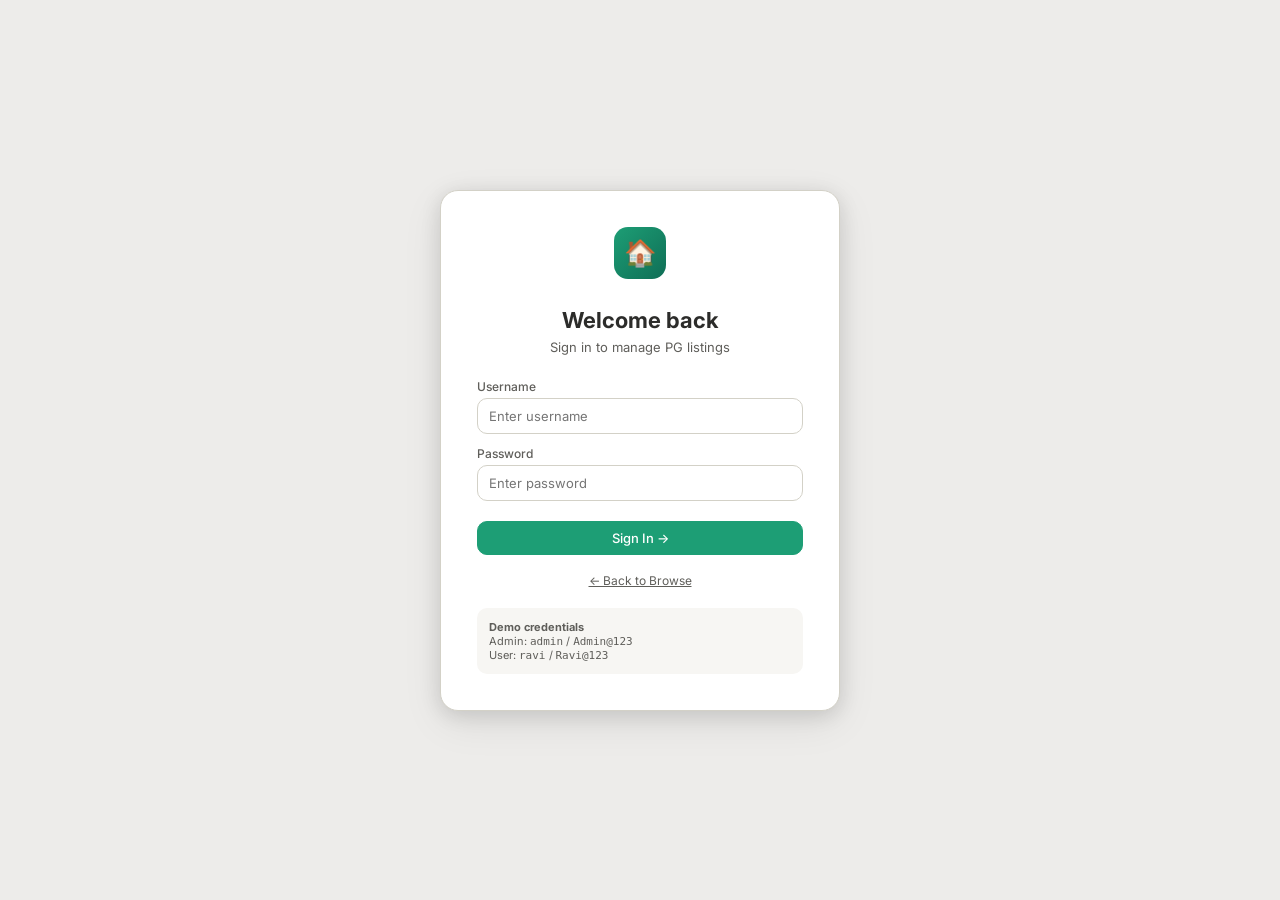
==== manage.html @ 7682ab67 "Version 3" ====
<!DOCTYPE html>
<html lang="en">
<head>
<meta charset="UTF-8">
<meta name="viewport" content="width=device-width,initial-scale=1">
<title>Manage PGs — Bengaluru</title>
<link href="https://fonts.googleapis.com/css2?family=Inter:wght@400;500;600;700;800&display=swap" rel="stylesheet">
<style>
/* ═══ PG Finder — Shared Styles ═══ */
*{box-sizing:border-box;margin:0;padding:0}
:root{
  --g:#0F6E56;--gm:#1D9E75;--gl:#E1F5EE;--gp:#F0FAF6;
  --b:#185FA5;--bl:#E6F1FB;
  --am:#BA7517;--al:#FAEEDA;
  --r:#A32D2D;--rl:#FCEBEB;
  --gray-9:#111;--gray-8:#1f1f1f;--gray-7:#2C2C2A;--gray-6:#5F5E5A;
  --gray-4:#9c9a94;--gray-3:#D3D1C7;--gray-2:#EDECEA;--gray-1:#F7F6F3;
  --white:#fff;
  --radius:10px;--radius-lg:14px;--radius-xl:18px;
  --shadow:0 1px 4px rgba(0,0,0,.08),0 4px 16px rgba(0,0,0,.06);
  --shadow-lg:0 4px 20px rgba(0,0,0,.12),0 12px 40px rgba(0,0,0,.08);
}
body{font-family:'Inter',system-ui,sans-serif;font-size:14px;color:var(--gray-7);background:var(--gray-2);min-height:100vh}

/* ── Topbar ── */
.topbar{background:var(--white);border-bottom:1px solid var(--gray-3);padding:0 20px;display:flex;align-items:center;justify-content:space-between;height:56px;position:sticky;top:0;z-index:200;gap:12px;box-shadow:0 1px 0 rgba(0,0,0,.06)}
.brand{display:flex;align-items:center;gap:9px;font-size:16px;font-weight:700;color:var(--g);text-decoration:none;white-space:nowrap}
.brand-dot{width:9px;height:9px;border-radius:50%;background:linear-gradient(135deg,var(--gm),var(--g))}
.back-link{display:flex;align-items:center;gap:5px;font-size:12px;color:var(--gray-6);text-decoration:none;padding:5px 10px;border-radius:8px;border:1px solid var(--gray-3);transition:all .15s}
.back-link:hover{background:var(--gray-1);color:var(--gray-7)}
.topbar-right{display:flex;align-items:center;gap:8px}
.user-chip{display:flex;align-items:center;gap:7px;font-size:12px;font-weight:500;padding:5px 12px;border-radius:20px;background:var(--gl);color:var(--g);border:1px solid rgba(29,158,117,.25)}
.sync-pill{display:flex;align-items:center;gap:5px;font-size:11px;color:var(--gray-6);padding:4px 10px;border-radius:20px;border:1px solid var(--gray-3)}
.sdot{width:7px;height:7px;border-radius:50%;background:var(--gray-3)}
.sdot.ok{background:#22c55e}.sdot.spin{background:#f59e0b;animation:pulse 1s infinite}.sdot.err{background:#ef4444}
@keyframes pulse{0%,100%{opacity:1}50%{opacity:.4}}

/* ── Wrap ── */
.wrap{max-width:1100px;margin:0 auto;padding:20px 16px}

/* ── Stats row ── */
.stats{display:grid;grid-template-columns:repeat(4,1fr);gap:10px;margin-bottom:20px}
.stat{background:var(--white);border:1px solid var(--gray-3);border-radius:var(--radius-lg);padding:14px 16px;box-shadow:var(--shadow)}
.stat .n{font-size:26px;font-weight:700;color:var(--g)}
.stat .l{font-size:11px;font-weight:500;color:var(--gray-6);margin-top:2px;text-transform:uppercase;letter-spacing:.04em}

/* ── Buttons ── */
.btn{padding:8px 16px;border-radius:var(--radius);border:1px solid var(--gray-3);background:var(--white);cursor:pointer;font-size:13px;font-weight:500;display:inline-flex;align-items:center;gap:6px;transition:all .15s;color:var(--gray-7);font-family:inherit}
.btn:hover{background:var(--gray-1)}
.btn:active{transform:scale(.98)}
.btn-green{background:var(--gm);color:#fff;border-color:var(--gm)}
.btn-green:hover{background:var(--g)}
.btn-blue{background:var(--b);color:#fff;border-color:var(--b)}
.btn-blue:hover{background:#134d88}
.btn-red{border-color:#fca5a5;color:var(--r)}
.btn-red:hover{background:var(--rl)}
.btn-sm{padding:5px 10px;font-size:12px}
.btn-icon{padding:6px;width:32px;height:32px;justify-content:center;flex-shrink:0}

/* ── Cards ── */
.pg-grid{display:grid;grid-template-columns:repeat(auto-fill,minmax(310px,1fr));gap:16px}
.pg-card{background:var(--white);border:1px solid var(--gray-3);border-radius:var(--radius-xl);overflow:hidden;cursor:pointer;transition:all .2s;box-shadow:var(--shadow)}
.pg-card:hover{border-color:var(--gm);box-shadow:var(--shadow-lg);transform:translateY(-2px)}
.pg-card-thumb{width:100%;height:150px;object-fit:cover;background:var(--gray-2)}
.pg-card-thumb-empty{width:100%;height:150px;background:linear-gradient(135deg,var(--gp),var(--gl));display:flex;align-items:center;justify-content:center;font-size:36px}
.pg-card-body{padding:14px 16px}
.pg-card-top{display:flex;justify-content:space-between;align-items:flex-start;margin-bottom:7px}
.pg-card-name{font-size:15px;font-weight:700;line-height:1.3}
.score-pill{display:flex;align-items:center;gap:3px;font-size:12px;font-weight:700;padding:3px 9px;border-radius:20px;white-space:nowrap}
.pg-card-loc{font-size:12px;color:var(--gray-6);margin-bottom:9px;display:-webkit-box;-webkit-line-clamp:2;-webkit-box-orient:vertical;overflow:hidden;line-height:1.5}
.pg-card-dist{font-size:11px;color:var(--b);font-weight:600;margin-bottom:9px;display:flex;align-items:center;gap:4px}
.tag-row{display:flex;flex-wrap:wrap;gap:4px;margin-bottom:9px}
.tag{font-size:11px;padding:2px 8px;border-radius:20px;background:var(--gray-2);color:var(--gray-6);border:1px solid var(--gray-3)}
.rent-row{display:flex;gap:5px;flex-wrap:wrap;margin-bottom:9px}
.rent-pill{background:var(--bl);color:var(--b);padding:3px 8px;border-radius:6px;font-size:11px;font-weight:600}
.pg-card-foot{display:flex;justify-content:space-between;align-items:center;border-top:1px solid var(--gray-3);padding-top:10px;margin-top:8px}
.pg-card-contact{font-size:12px;color:var(--gray-6)}
.pg-card-actions{display:flex;gap:4px}
.empty{text-align:center;padding:70px 20px;color:var(--gray-6);grid-column:1/-1}
.empty-icon{font-size:56px;display:block;margin-bottom:14px}

/* ── Detail panel ── */
.detail{background:var(--white);border:1px solid var(--gray-3);border-radius:var(--radius-xl);margin-bottom:20px;overflow:hidden;box-shadow:var(--shadow-lg)}
.detail-hero{position:relative}
.detail-hero-img{width:100%;height:220px;object-fit:cover}
.detail-hero-empty{height:120px;background:linear-gradient(135deg,var(--gp),var(--gl));display:flex;align-items:center;justify-content:center;font-size:48px}
.detail-hdr{padding:18px 20px 12px;border-bottom:1px solid var(--gray-3);display:flex;justify-content:space-between;align-items:flex-start;flex-wrap:wrap;gap:12px}
.detail-body{padding:20px}
.dsec{margin-bottom:22px}
.dsec-title{font-size:11px;font-weight:600;color:var(--gray-6);text-transform:uppercase;letter-spacing:.07em;margin-bottom:10px;padding-bottom:6px;border-bottom:1px solid var(--gray-3)}
.dg{display:grid;grid-template-columns:repeat(auto-fill,minmax(170px,1fr));gap:8px}
.di{background:var(--gray-1);border-radius:9px;padding:10px 12px}
.di .dl{font-size:11px;color:var(--gray-6);margin-bottom:3px;font-weight:500}
.di .dv{font-size:14px;font-weight:600}
.am-row{display:flex;flex-wrap:wrap;gap:6px}
.am{display:flex;align-items:center;gap:5px;font-size:12px;padding:4px 10px;border-radius:20px;border:1px solid var(--gray-3);font-weight:500}
.am.yes{background:var(--gl);color:var(--g);border-color:rgba(29,158,117,.3)}
.am.no{background:var(--rl);color:var(--r);border-color:rgba(163,45,45,.2)}
.rev{padding:10px 0;border-bottom:1px solid var(--gray-3)}
.rev:last-child{border:none}
.rev-score{display:inline-flex;align-items:center;gap:4px;font-size:12px;font-weight:700;padding:2px 9px;border-radius:20px;margin-bottom:5px;background:var(--al);color:var(--am)}
.rev-txt{font-size:13px;color:var(--gray-6);line-height:1.5}

/* ── Photo grid ── */
.photo-grid{display:grid;grid-template-columns:repeat(auto-fill,minmax(110px,1fr));gap:8px;margin-top:10px}
.photo-thumb{width:100%;aspect-ratio:4/3;border-radius:9px;object-fit:cover;cursor:pointer;border:1px solid var(--gray-3);transition:transform .15s}
.photo-thumb:hover{transform:scale(1.04)}
.photo-empty{aspect-ratio:4/3;border-radius:9px;border:1.5px dashed var(--gray-3);display:flex;flex-direction:column;align-items:center;justify-content:center;font-size:22px;color:var(--gray-3)}

/* ── Form ── */
.fsec{background:var(--white);border:1px solid var(--gray-3);border-radius:var(--radius-xl);padding:20px;margin-bottom:14px;box-shadow:var(--shadow)}
.fsec-title{font-size:13px;font-weight:600;margin-bottom:14px;display:flex;align-items:center;gap:8px;padding-bottom:10px;border-bottom:1px solid var(--gray-3)}
.frow{display:grid;grid-template-columns:1fr 1fr;gap:12px;margin-bottom:12px}
.frow.one{grid-template-columns:1fr}.frow.three{grid-template-columns:1fr 1fr 1fr}
.fg{display:flex;flex-direction:column;gap:4px}
.fg label{font-size:12px;color:var(--gray-6);font-weight:500}
.fg input,.fg select,.fg textarea{padding:9px 11px;border-radius:var(--radius);border:1px solid var(--gray-3);background:var(--white);font-size:13px;color:var(--gray-7);font-family:inherit;transition:border .15s}
.fg input:focus,.fg select:focus,.fg textarea:focus{outline:none;border-color:var(--gm);box-shadow:0 0 0 3px rgba(29,158,117,.1)}
.fg textarea{resize:vertical;min-height:72px;line-height:1.5}
.amen-grid{display:grid;grid-template-columns:repeat(3,1fr);gap:8px}
.ach{display:flex;align-items:center;gap:7px;font-size:13px;cursor:pointer;padding:9px 11px;border-radius:var(--radius);border:1px solid var(--gray-3);background:var(--white);transition:all .15s;font-weight:500;user-select:none}
.ach:hover{background:var(--gp);border-color:var(--gm)}
.ach input{width:15px;height:15px;accent-color:var(--gm);cursor:pointer}
.ach.checked{background:var(--gl);border-color:rgba(29,158,117,.4)}
.rev-row{display:flex;gap:8px;align-items:center;margin-bottom:8px}
.rev-row input{padding:8px 10px;border-radius:var(--radius);border:1px solid var(--gray-3);font-size:13px;font-family:inherit}
.rev-row .rt{flex:1}.rev-row .rs{width:70px;text-align:center}
.upzone{border:2px dashed var(--gray-3);border-radius:var(--radius);padding:14px;text-align:center;cursor:pointer;font-size:12px;color:var(--gray-6);transition:all .15s;margin-bottom:8px}
.upzone:hover{background:var(--gp);border-color:var(--gm);color:var(--g)}
.prevrow{display:flex;flex-wrap:wrap;gap:6px}
.previtem{position:relative;width:76px;height:58px}
.previtem img{width:100%;height:100%;object-fit:cover;border-radius:8px;border:1px solid var(--gray-3)}
.prm{position:absolute;top:-5px;right:-5px;background:var(--r);color:#fff;border:none;border-radius:50%;width:18px;height:18px;cursor:pointer;font-size:10px;display:flex;align-items:center;justify-content:center;font-weight:700}
.progress-bar{height:3px;background:var(--gray-3);border-radius:2px;margin-top:4px;overflow:hidden;display:none}
.progress-bar.show{display:block}
.progress-fill{height:100%;background:var(--gm);border-radius:2px;width:0;transition:width .2s}

/* ── Compare table ── */
.compare-table{width:100%;border-collapse:collapse;font-size:13px}
.compare-table th{background:var(--g);color:#fff;padding:10px 14px;font-weight:600;text-align:left;font-size:12px}
.compare-table th:first-child{width:180px;background:var(--gray-7)}
.compare-table td{padding:9px 14px;border-bottom:1px solid var(--gray-3);vertical-align:top}
.compare-table tr:nth-child(even) td{background:var(--gray-1)}
.compare-table td:first-child{font-weight:500;color:var(--gray-6);font-size:12px}
.best-cell{background:var(--gl)!important;color:var(--g);font-weight:700}
.yes-cell{color:var(--g);font-weight:600}.no-cell{color:var(--r)}
.compare-section-row td{background:var(--gray-7)!important;color:#fff;font-size:11px;font-weight:600;text-transform:uppercase;letter-spacing:.05em;padding:6px 14px}

/* ── Search bar ── */
.sbar{display:flex;gap:8px;flex-wrap:wrap;margin-bottom:18px;align-items:center}
.sbar input,.sbar select{padding:9px 12px;border-radius:var(--radius);border:1px solid var(--gray-3);background:var(--white);font-size:13px;color:var(--gray-7);font-family:inherit;transition:border .15s}
.sbar input:focus,.sbar select:focus{outline:none;border-color:var(--gm)}
.sbar input{flex:1;min-width:200px}
.sbar .divider{width:1px;height:28px;background:var(--gray-3);flex-shrink:0}

/* ── Tabs ── */
.tabs{display:flex;gap:4px;border-bottom:1px solid var(--gray-3);margin-bottom:20px;padding-bottom:0}
.tab{padding:9px 16px;border-radius:var(--radius) var(--radius) 0 0;border:1px solid transparent;cursor:pointer;font-size:13px;font-weight:500;color:var(--gray-6);transition:all .15s;font-family:inherit;background:transparent;display:flex;align-items:center;gap:6px;margin-bottom:-1px}
.tab.active{background:var(--white);border-color:var(--gray-3);border-bottom-color:var(--white);color:var(--gray-7)}
.tab:hover:not(.active){background:var(--gray-1);color:var(--gray-7)}

/* ── Modal ── */
.modal-bg{position:fixed;inset:0;background:rgba(0,0,0,.55);z-index:500;display:flex;align-items:center;justify-content:center;padding:20px}
.modal{background:var(--white);border-radius:var(--radius-xl);padding:28px;max-width:480px;width:100%;box-shadow:0 20px 60px rgba(0,0,0,.25);max-height:90vh;overflow-y:auto}
.modal h2{font-size:20px;font-weight:700;margin-bottom:6px}
.modal .msub{font-size:13px;color:var(--gray-6);margin-bottom:20px;line-height:1.6}

/* ── Auth ── */
.auth-wrap{min-height:100vh;display:flex;align-items:center;justify-content:center;background:var(--gray-2);padding:20px}
.auth-card{background:var(--white);border-radius:var(--radius-xl);padding:36px;max-width:400px;width:100%;box-shadow:var(--shadow-lg);border:1px solid var(--gray-3)}
.auth-logo{text-align:center;margin-bottom:28px}
.auth-title{font-size:22px;font-weight:700;margin-bottom:6px;text-align:center}
.auth-sub{font-size:13px;color:var(--gray-6);text-align:center;margin-bottom:24px}
.auth-error{background:var(--rl);color:var(--r);border-radius:8px;padding:10px 14px;font-size:13px;margin-bottom:16px;display:none}

/* ── Admin user table ── */
.user-table{width:100%;border-collapse:collapse;font-size:13px}
.user-table th{background:var(--gray-1);padding:9px 14px;font-weight:600;text-align:left;font-size:12px;color:var(--gray-6);text-transform:uppercase;letter-spacing:.04em;border-bottom:1px solid var(--gray-3)}
.user-table td{padding:10px 14px;border-bottom:1px solid var(--gray-3);vertical-align:middle}
.user-table tr:last-child td{border:none}
.status-pill{display:inline-flex;align-items:center;gap:4px;font-size:11px;font-weight:600;padding:3px 9px;border-radius:20px}
.status-active{background:var(--gl);color:var(--g)}
.status-paused{background:var(--rl);color:var(--r)}

/* ── Lightbox ── */
.lb{position:fixed;inset:0;background:rgba(0,0,0,.93);z-index:1000;display:none;align-items:center;justify-content:center;flex-direction:column}
.lb.show{display:flex}
.lb img{max-width:92vw;max-height:85vh;border-radius:10px;object-fit:contain}
.lb-close{position:absolute;top:18px;right:22px;color:#fff;font-size:26px;cursor:pointer;background:rgba(255,255,255,.1);border:none;border-radius:50%;width:40px;height:40px;display:flex;align-items:center;justify-content:center}

/* ── Toast ── */
.toast{position:fixed;bottom:24px;left:50%;transform:translateX(-50%);background:var(--gray-7);color:#fff;padding:11px 22px;border-radius:30px;font-size:13px;font-weight:500;z-index:2000;opacity:0;transition:opacity .25s;pointer-events:none;white-space:nowrap;box-shadow:0 4px 20px rgba(0,0,0,.25)}
.toast.show{opacity:1}
.toast.err{background:#991b1b}
.toast.ok{background:var(--g)}

/* ── Loader ── */
.loader{display:flex;align-items:center;justify-content:center;padding:60px;flex-direction:column;gap:12px;color:var(--gray-6);font-size:13px}
.spin{width:28px;height:28px;border:3px solid var(--gray-3);border-top-color:var(--gm);border-radius:50%;animation:spin .8s linear infinite}
@keyframes spin{to{transform:rotate(360deg)}}

/* ── Distance badge ── */
.dist-badge{display:inline-flex;align-items:center;gap:4px;background:var(--bl);color:var(--b);font-size:11px;font-weight:600;padding:3px 9px;border-radius:20px;border:1px solid rgba(24,95,165,.2)}

/* ── Responsive ── */
@media(max-width:640px){
  .stats{grid-template-columns:1fr 1fr}
  .frow.three,.frow{grid-template-columns:1fr}
  .amen-grid{grid-template-columns:1fr 1fr}
  .topbar{height:auto;padding:10px 14px;flex-wrap:wrap}
  .pg-grid{grid-template-columns:1fr}
}

</style>
</head>
<body>

<!-- ═══ LOGIN SCREEN ═══ -->
<div id="login-screen" class="auth-wrap">
  <div class="auth-card">
    <div class="auth-logo">
      <div style="width:52px;height:52px;border-radius:14px;background:linear-gradient(135deg,var(--gm),var(--g));display:flex;align-items:center;justify-content:center;font-size:26px;margin:0 auto 12px">🏠</div>
    </div>
    <div class="auth-title">Welcome back</div>
    <div class="auth-sub">Sign in to manage PG listings</div>
    <div class="auth-error" id="login-err">Incorrect username or password</div>
    <div class="fg" style="margin-bottom:12px">
      <label>Username</label>
      <input id="l-user" placeholder="Enter username" autocomplete="username">
    </div>
    <div class="fg" style="margin-bottom:20px">
      <label>Password</label>
      <input id="l-pass" type="password" placeholder="Enter password" autocomplete="current-password" onkeydown="if(event.key==='Enter')doLogin()">
    </div>
    <button class="btn btn-green" style="width:100%;justify-content:center" onclick="doLogin()">Sign In →</button>
    <div style="margin-top:16px;text-align:center"><a href="view.html" style="font-size:12px;color:var(--gray-6)">← Back to Browse</a></div>
    <div style="margin-top:20px;background:var(--gray-1);border-radius:10px;padding:12px;font-size:11px;color:var(--gray-6)">
      <strong>Demo credentials</strong><br>
      Admin: <code>admin</code> / <code>Admin@123</code><br>
      User: <code>ravi</code> / <code>Ravi@123</code>
    </div>
  </div>
</div>

<!-- ═══ MAIN APP (shown after login) ═══ -->
<div id="main-app" style="display:none">

<div class="topbar">
  <a href="index.html" class="brand"><div class="brand-dot"></div>PG Finder BLR</a>
  <div class="topbar-right">
    <div class="sync-pill"><div class="sdot" id="sdot"></div><span id="slbl">Local</span></div>
    <div class="user-chip" id="user-chip">👤 —</div>
    <button class="btn btn-sm btn-red" onclick="logout()">Sign Out</button>
  </div>
</div>

<div class="wrap">
  <!-- Tabs -->
  <div class="tabs">
    <button class="tab active" id="tab-pgs"   onclick="switchTab('pgs')">🏠 PG Listings</button>
    <button class="tab"        id="tab-add"   onclick="switchTab('add')">➕ Add / Edit PG</button>
    <button class="tab"        id="tab-export"onclick="switchTab('export')">📥 Export</button>
    <button class="tab"        id="tab-admin" onclick="switchTab('admin')" style="display:none">⚙️ Admin</button>
    <button class="tab"        id="tab-cfg"   onclick="switchTab('cfg')">🔧 Settings</button>
  </div>

  <!-- ─── PG LISTINGS ─── -->
  <div id="pane-pgs">
    <div class="sbar">
      <input id="q" placeholder="🔍 Search PG name or area..." oninput="renderPGList()">
      <select id="gf" onchange="renderPGList()"><option value="">All gender</option><option>Male</option><option>Female</option><option>Co-ed</option></select>
      <select id="sf" onchange="renderPGList()"><option value="name">Sort: Name</option><option value="rent">Rent ↑</option><option value="score">Score ↓</option></select>
    </div>
    <div id="pg-list-grid" class="pg-grid"></div>
  </div>

  <!-- ─── ADD / EDIT FORM ─── -->
  <div id="pane-add" style="display:none">
    <div style="display:flex;justify-content:space-between;align-items:center;margin-bottom:16px;flex-wrap:wrap;gap:8px">
      <div style="font-size:17px;font-weight:700" id="form-title">Add new PG</div>
      <div style="display:flex;gap:8px">
        <button class="btn btn-sm" onclick="clearForm()">✕ Clear</button>
        <button class="btn btn-green" id="save-btn" onclick="savePG()">💾 Save PG</button>
      </div>
    </div>
    <input type="hidden" id="eid">

    <div class="fsec">
      <div class="fsec-title">🏢 Basic information</div>
      <div class="frow">
        <div class="fg"><label>PG name *</label><input id="fn" placeholder="e.g. Sri Sai PG Koramangala"></div>
        <div class="fg"><label>Gender</label><select id="fg2"><option>Male</option><option>Female</option><option>Co-ed</option></select></div>
      </div>
      <div class="frow one"><div class="fg"><label>Full address *</label><input id="fa" placeholder="House no., Street, Area, Bengaluru — PIN code"></div></div>
      <div class="frow one"><div class="fg"><label>Google Maps link</label><input id="fm" placeholder="https://maps.google.com/?q=..."></div></div>
    </div>

    <div class="fsec">
      <div class="fsec-title">👤 Owner / Manager contact</div>
      <div class="frow three">
        <div class="fg"><label>Contact name</label><input id="fo" placeholder="Full name"></div>
        <div class="fg"><label>Phone number</label><input id="fp" placeholder="+91 XXXXX XXXXX" type="tel"></div>
        <div class="fg"><label>Email</label><input id="fe" placeholder="owner@email.com" type="email"></div>
      </div>
      <div class="frow one">
        <div class="fg"><label>PG Website (optional)</label><input id="fweb" placeholder="https://www.srisaipg.com"></div>
      </div>
    </div>

    <div class="fsec">
      <div class="fsec-title">💰 Rent & charges</div>
      <div class="frow three">
        <div class="fg"><label>Single bed ₹/month</label><input id="fr1" type="number" placeholder="e.g. 9000"></div>
        <div class="fg"><label>Double sharing ₹/month</label><input id="fr2" type="number" placeholder="e.g. 6500"></div>
        <div class="fg"><label>Triple sharing ₹/month</label><input id="fr3" type="number" placeholder="e.g. 5000"></div>
      </div>
      <div class="frow three">
        <div class="fg"><label>Security deposit ₹</label><input id="fd" type="number" placeholder="e.g. 15000"></div>
        <div class="fg"><label>Maintenance ₹/month</label><input id="fma" type="number" placeholder="0 if none"></div>
        <div class="fg"><label>Electricity</label>
          <select id="fel"><option value="">Select...</option><option>Included in rent</option><option>Per unit metered</option><option>Fixed monthly</option></select></div>
      </div>
      <div class="frow three">
        <div class="fg"><label>Food</label>
          <select id="ffd"><option value="">Select...</option><option>Included in rent</option><option>Separate — veg only</option><option>Separate — veg &amp; non-veg</option><option>Not provided</option></select></div>
        <div class="fg"><label>Food charge ₹/month</label><input id="ffa" type="number" placeholder="0 if included"></div>
        <div class="fg"><label>WiFi</label>
          <select id="fw"><option value="">Select...</option><option>Included in rent</option><option>Separate charge</option><option>Not available</option></select></div>
      </div>
    </div>

    <div class="fsec">
      <div class="fsec-title">✅ Amenities</div>
      <div class="amen-grid" id="amen-grid">
        <label class="ach" id="ach-laundry"><input type="checkbox" id="a-laundry" onchange="updateAch(this,'ach-laundry')"> 👕 Laundry</label>
        <label class="ach" id="ach-hk">     <input type="checkbox" id="a-hk"      onchange="updateAch(this,'ach-hk')">      🧹 Housekeeping</label>
        <label class="ach" id="ach-lift">   <input type="checkbox" id="a-lift"    onchange="updateAch(this,'ach-lift')">    🛗 Lift</label>
        <label class="ach" id="ach-parking"><input type="checkbox" id="a-parking" onchange="updateAch(this,'ach-parking')"> 🚗 Parking</label>
        <label class="ach" id="ach-water">  <input type="checkbox" id="a-water"   onchange="updateAch(this,'ach-water')">   💧 Drinking Water</label>
        <label class="ach" id="ach-cctv">   <input type="checkbox" id="a-cctv"    onchange="updateAch(this,'ach-cctv')">    📹 CCTV</label>
        <label class="ach" id="ach-ac">     <input type="checkbox" id="a-ac"      onchange="updateAch(this,'ach-ac')">      ❄️ AC Rooms</label>
        <label class="ach" id="ach-gym">    <input type="checkbox" id="a-gym"     onchange="updateAch(this,'ach-gym')">     🏋️ Gym</label>
        <label class="ach" id="ach-power">  <input type="checkbox" id="a-power"   onchange="updateAch(this,'ach-power')">   🔌 Power Backup</label>
      </div>
    </div>

    <div class="fsec">
      <div class="fsec-title">⭐ Resident reviews <span style="font-size:11px;font-weight:400;color:var(--gray-6)">(score each out of 10)</span></div>
      <div id="rev-list"></div>
      <button class="btn btn-sm" style="margin-top:8px" onclick="addRev()">➕ Add review</button>
    </div>

    <div class="fsec">
      <div class="fsec-title">📝 Quality notes</div>
      <div class="frow">
        <div class="fg"><label>Food quality notes</label><textarea id="ffq" placeholder="Variety, taste, hygiene, timings..."></textarea></div>
        <div class="fg"><label>Cleanliness notes</label><textarea id="fcl" placeholder="Rooms, bathrooms, common areas..."></textarea></div>
      </div>
    </div>

    <div class="fsec">
      <div class="fsec-title">📸 Photos <span style="font-size:11px;font-weight:400;color:var(--gray-6)">— uploaded to cloud (configure Cloudinary in Settings)</span></div>
      <div class="frow three">
        <div class="fg">
          <label>Amenity photos</label>
          <div class="upzone" onclick="document.getElementById('u-amen').click()">☁️ Click to upload</div>
          <input type="file" id="u-amen" multiple accept="image/*" style="display:none" onchange="handleUpload(this,'amenity')">
          <div class="progress-bar" id="pb-amenity"><div class="progress-fill" id="pf-amenity"></div></div>
          <div class="prevrow" id="prev-amenity"></div>
        </div>
        <div class="fg">
          <label>Food photos</label>
          <div class="upzone" onclick="document.getElementById('u-food').click()">☁️ Click to upload</div>
          <input type="file" id="u-food" multiple accept="image/*" style="display:none" onchange="handleUpload(this,'food')">
          <div class="progress-bar" id="pb-food"><div class="progress-fill" id="pf-food"></div></div>
          <div class="prevrow" id="prev-food"></div>
        </div>
        <div class="fg">
          <label>Infrastructure / cleanliness</label>
          <div class="upzone" onclick="document.getElementById('u-infra').click()">☁️ Click to upload</div>
          <input type="file" id="u-infra" multiple accept="image/*" style="display:none" onchange="handleUpload(this,'infra')">
          <div class="progress-bar" id="pb-infra"><div class="progress-fill" id="pf-infra"></div></div>
          <div class="prevrow" id="prev-infra"></div>
        </div>
      </div>
    </div>
  </div>

  <!-- ─── EXPORT ─── -->
  <div id="pane-export" style="display:none">
    <div style="display:grid;grid-template-columns:1fr 1fr;gap:14px">
      <div style="background:var(--white);border:1px solid var(--gray-3);border-radius:var(--radius-xl);padding:20px;box-shadow:var(--shadow)">
        <div style="font-size:14px;font-weight:600;margin-bottom:8px">📊 Export as Excel (.xlsx)</div>
        <div style="font-size:12px;color:var(--gray-6);margin-bottom:14px;line-height:1.6">Fully formatted Excel file matching the original template — 4 sheets: Database, Dashboard, Entry Guide, Compare PGs. Colour-coded, with dropdowns and conditional formatting.</div>
        <button class="btn btn-green" onclick="exportXLSX()">⬇️ Download Excel</button>
      </div>
      <div style="background:var(--white);border:1px solid var(--gray-3);border-radius:var(--radius-xl);padding:20px;box-shadow:var(--shadow)">
        <div style="font-size:14px;font-weight:600;margin-bottom:8px">📄 Export as CSV</div>
        <div style="font-size:12px;color:var(--gray-6);margin-bottom:14px;line-height:1.6">Raw CSV matching the same column layout as the Excel template. Import directly into Google Sheets.</div>
        <button class="btn" onclick="exportCSV()">⬇️ Download CSV</button>
      </div>
      <div style="background:var(--white);border:1px solid var(--gray-3);border-radius:var(--radius-xl);padding:20px;box-shadow:var(--shadow)">
        <div style="font-size:14px;font-weight:600;margin-bottom:8px">🗄 Export JSON backup</div>
        <div style="font-size:12px;color:var(--gray-6);margin-bottom:14px;line-height:1.6">Full data backup including all photo URLs. Use to restore or migrate to another device.</div>
        <button class="btn" onclick="exportJSON()">⬇️ Download JSON</button>
      </div>
      <div style="background:var(--white);border:1px solid var(--gray-3);border-radius:var(--radius-xl);padding:20px;box-shadow:var(--shadow)">
        <div style="font-size:14px;font-weight:600;margin-bottom:8px">📂 Import JSON</div>
        <div style="font-size:12px;color:var(--gray-6);margin-bottom:14px;line-height:1.6">Restore from a JSON backup. New entries merged; existing IDs not overwritten.</div>
        <input type="file" id="imp" accept=".json" style="display:none" onchange="importJSON(this)">
        <button class="btn" onclick="document.getElementById('imp').click()">📁 Choose file</button>
      </div>
    </div>
  </div>

  <!-- ─── ADMIN PANEL ─── -->
  <div id="pane-admin" style="display:none">
    <div style="display:flex;justify-content:space-between;align-items:center;margin-bottom:16px;flex-wrap:wrap;gap:8px">
      <div style="font-size:17px;font-weight:700">User Management</div>
      <button class="btn btn-green" onclick="openNewUserModal()">➕ Create User</button>
    </div>
    <div style="background:var(--white);border:1px solid var(--gray-3);border-radius:var(--radius-xl);overflow:hidden;box-shadow:var(--shadow)">
      <table class="user-table" id="user-table"></table>
    </div>
    <div style="margin-top:20px;background:var(--white);border:1px solid var(--gray-3);border-radius:var(--radius-xl);padding:20px;box-shadow:var(--shadow)">
      <div style="font-size:14px;font-weight:600;margin-bottom:12px">⚠️ Danger Zone</div>
      <div style="font-size:13px;color:var(--gray-6);margin-bottom:12px">Clear the entire PG database. This cannot be undone — export first.</div>
      <button class="btn btn-red" onclick="nukeDB()">🗑 Clear entire PG database</button>
    </div>
  </div>

  <!-- ─── SETTINGS ─── -->
  <div id="pane-cfg" style="display:none">
    <div style="max-width:560px">
      <div class="fsec">
        <div class="fsec-title">🗄 JSONBin (shared cloud database)</div>
        <div style="font-size:12px;color:var(--gray-6);margin-bottom:14px;line-height:1.8;background:var(--gray-1);padding:12px;border-radius:8px">
          <strong>Step 1:</strong> Sign up at <a href="https://jsonbin.io" target="_blank" style="color:var(--b)">jsonbin.io</a> → <strong>API Keys</strong> → copy Master Key<br>
          <strong>Step 2:</strong> Go to <a href="https://jsonbin.io/app/bins" target="_blank" style="color:var(--b)">jsonbin.io/app/bins</a> → <strong>Create Bin</strong> → paste <code style="background:#e5e5e5;padding:1px 5px;border-radius:3px">{"pgs":[]}</code> → Save → copy the <strong>Bin ID</strong><br>
          <strong>Step 3:</strong> Paste both below → Test & Save
        </div>
        <div class="fg" style="margin-bottom:10px"><label>Master Key (starts with $2b$...)</label><input id="cfg-jbin" type="password" placeholder="$2b$10$..."></div>
        <div class="fg" style="margin-bottom:14px"><label>Bin ID <span style="font-weight:400;color:var(--gray-4)">(from jsonbin.io/app/bins)</span></label><input id="cfg-bid" placeholder="e.g. 64abc123def456..."></div>
        <button class="btn btn-green" onclick="testJSONBin()">🔗 Test & Save</button>
        <span id="jbin-status" style="font-size:12px;color:var(--gray-6);margin-left:10px"></span>
      </div>
      <div class="fsec">
        <div class="fsec-title">📸 Cloudinary (photo hosting)</div>
        <div style="font-size:12px;color:var(--gray-6);margin-bottom:14px;line-height:1.6">
          Sign up free at <a href="https://cloudinary.com" target="_blank" style="color:var(--b)">cloudinary.com</a> → Dashboard → copy Cloud Name → Settings → Upload → create an <strong>Unsigned upload preset</strong> with folder <code>pg_finder_blr</code>.
        </div>
        <div class="frow">
          <div class="fg"><label>Cloud Name</label><input id="cfg-cld" placeholder="e.g. my-cloud-name"></div>
          <div class="fg"><label>Upload Preset (unsigned)</label><input id="cfg-preset" placeholder="e.g. pg_photos"></div>
        </div>
        <button class="btn btn-green" onclick="saveCldCfg()">💾 Save Cloudinary Config</button>
      </div>
      <div class="fsec">
        <div class="fsec-title">🔑 Change my password</div>
        <div class="frow three">
          <div class="fg"><label>Current password</label><input type="password" id="pw-old" placeholder="Current"></div>
          <div class="fg"><label>New password</label><input type="password" id="pw-new" placeholder="New"></div>
          <div class="fg"><label>Confirm new</label><input type="password" id="pw-conf" placeholder="Confirm"></div>
        </div>
        <button class="btn btn-green" onclick="changePassword()">🔒 Change Password</button>
      </div>
    </div>
  </div>
</div><!-- /wrap -->
</div><!-- /main-app -->

<!-- ─── NEW USER MODAL ─── -->
<div class="modal-bg" id="modal-user" style="display:none">
  <div class="modal">
    <h2 id="modal-user-title">Create New User</h2>
    <div class="msub">Enter details for the maintainer account. They can add and edit PG listings after logging in.</div>
    <input type="hidden" id="mu-id">
    <div class="fg" style="margin-bottom:12px"><label>Username</label><input id="mu-user" placeholder="e.g. suresh123"></div>
    <div class="fg" style="margin-bottom:12px"><label>Password</label><input id="mu-pass" type="password" placeholder="min 6 characters"></div>
    <div class="fg" style="margin-bottom:20px"><label>Confirm Password</label><input id="mu-conf" type="password" placeholder="repeat password"></div>
    <div style="display:flex;gap:8px">
      <button class="btn btn-green" onclick="saveUser()">✅ Save User</button>
      <button class="btn" onclick="closeModal('modal-user')">Cancel</button>
    </div>
    <div id="mu-err" style="font-size:12px;color:var(--r);margin-top:10px;display:none"></div>
  </div>
</div>

<!-- ─── DELETE CONFIRM MODAL ─── -->
<div class="modal-bg" id="modal-del" style="display:none">
  <div class="modal">
    <h2>Delete PG?</h2>
    <div class="msub" id="del-msg">This will permanently remove this PG and all its data.</div>
    <div style="display:flex;gap:8px">
      <button class="btn btn-red" onclick="confirmDelete()">🗑 Yes, Delete</button>
      <button class="btn" onclick="closeModal('modal-del')">Cancel</button>
    </div>
  </div>
</div>

<div class="lb" id="lb" onclick="closeLB()"><button class="lb-close" onclick="closeLB()">✕</button><img id="lb-img" src="" alt=""></div>
<div class="toast" id="toast"></div>

<script>
// ═══════════════════════════════════════════════════════════
//  PG Finder — Shared core (db.js)
// ═══════════════════════════════════════════════════════════

// ── Config keys ──────────────────────────────────────────────
const CFG_KEY   = 'pgf_cfg';
const USERS_KEY = 'pgf_users';
const DB_KEY    = 'pgf_db';
const SESS_KEY  = 'pgf_sess';

// ── Amenity definitions ──────────────────────────────────────
const AMENITIES = [
  {id:'laundry',   label:'Laundry',        icon:'👕'},
  {id:'hk',        label:'Housekeeping',   icon:'🧹'},
  {id:'lift',      label:'Lift',           icon:'🛗'},
  {id:'parking',   label:'Parking',        icon:'🚗'},
  {id:'water',     label:'Drinking Water', icon:'💧'},
  {id:'cctv',      label:'CCTV',           icon:'📹'},
  {id:'ac',        label:'AC Rooms',       icon:'❄️'},
  {id:'gym',       label:'Gym',            icon:'🏋️'},
  {id:'power',     label:'Power Backup',   icon:'🔌'},
];

// ── Default admin + sample users (first-run seed) ────────────
function seedUsers() {
  if (localStorage.getItem(USERS_KEY)) return;
  const users = [
    { id:'admin1', username:'admin', password:btoa('Admin@123'), isAdmin:true,  active:true, created:'2025-01-01' },
    { id:'u1',     username:'ravi',  password:btoa('Ravi@123'),  isAdmin:false, active:true, created:'2025-01-01' },
    { id:'u2',     username:'meena', password:btoa('Meena@123'), isAdmin:false, active:true, created:'2025-01-01' },
  ];
  localStorage.setItem(USERS_KEY, JSON.stringify(users));
}

// ── Config (JSONBin + Cloudinary) ────────────────────────────
const DEFAULT_CFG = {
  jbinKey: '$2a$10$8VWjD9BKIpb0Vw467iv/a.SatIaeIBM2EHyZlQlv7PZ97nOTF09O',
  binId:   '6a2104f1da38895dfe848537',
  cldName: 'dfip7floe',
  preset:  'ttutjao0'
};
function getCfg() {
  try {
    const stored = JSON.parse(localStorage.getItem(CFG_KEY)||'{}');
    return Object.assign({}, DEFAULT_CFG, stored);
  } catch(e) { return DEFAULT_CFG; }
}
function saveCfg(c) { localStorage.setItem(CFG_KEY, JSON.stringify(Object.assign({}, DEFAULT_CFG, c))); }

// ── User management ──────────────────────────────────────────
function getUsers()     { try{return JSON.parse(localStorage.getItem(USERS_KEY)||'[]')}catch(e){return[]} }
function saveUsers(u)   { localStorage.setItem(USERS_KEY, JSON.stringify(u)) }

function loginUser(username, password) {
  const users = getUsers();
  const user  = users.find(u => u.username === username && u.password === btoa(password) && u.active);
  if (!user) return null;
  const sess  = { userId:user.id, username:user.username, isAdmin:user.isAdmin, ts:Date.now() };
  sessionStorage.setItem(SESS_KEY, JSON.stringify(sess));
  return sess;
}
function getSession()   { try{return JSON.parse(sessionStorage.getItem(SESS_KEY)||'null')}catch(e){return null} }
function logout()       { sessionStorage.removeItem(SESS_KEY); location.href='index.html'; }

// ── DB helpers ────────────────────────────────────────────────
function getDB()        { try{return JSON.parse(localStorage.getItem(DB_KEY)||'[]')}catch(e){return[]} }
function saveDB(data)   { localStorage.setItem(DB_KEY, JSON.stringify(data)); syncToCloud(data); }

// ── JSONBin sync ─────────────────────────────────────────────
async function syncToCloud(data) {
  const cfg = getCfg();
  if (!cfg.jbinKey || !cfg.binId) return;
  try {
    const r = await fetch(`https://api.jsonbin.io/v3/b/${cfg.binId}`, {
      method:'PUT',
      headers:{'Content-Type':'application/json','X-Master-Key':cfg.jbinKey,'X-Bin-Private':'false'},
      body:JSON.stringify({pgs:data})
    });
    const d = await r.json();
    if (d.message) console.warn('JSONBin write:', d.message);
  } catch(e) { console.warn('Cloud sync failed', e); }
}

async function loadFromCloud() {
  const cfg = getCfg();
  if (!cfg.jbinKey || !cfg.binId) return null;
  try {
    const r = await fetch(`https://api.jsonbin.io/v3/b/${cfg.binId}/latest`,
      {headers:{'X-Master-Key':cfg.jbinKey}});
    if (!r.ok) return null;
    const d = await r.json();
    const pgs = d.record?.pgs || [];
    localStorage.setItem(DB_KEY, JSON.stringify(pgs));
    return pgs;
  } catch(e) { return null; }
}

// ── Cloudinary upload ─────────────────────────────────────────
async function uploadImage(file, onProgress) {
  const cfg = getCfg();
  if (!cfg.cldName || !cfg.preset) {
    // base64 fallback
    return new Promise(res => {
      const r = new FileReader();
      r.onload = e => res(e.target.result);
      r.readAsDataURL(file);
    });
  }
  const fd = new FormData();
  fd.append('file', file);
  fd.append('upload_preset', cfg.preset);
  fd.append('folder', 'pg_finder_blr');
  const xhr = new XMLHttpRequest();
  return new Promise((res, rej) => {
    xhr.upload.onprogress = e => { if(onProgress && e.lengthComputable) onProgress(e.loaded/e.total); };
    xhr.onload = () => {
      try { const d = JSON.parse(xhr.responseText); res(d.secure_url||''); }
      catch(e) { rej(e); }
    };
    xhr.onerror = () => rej(new Error('Upload failed'));
    xhr.open('POST', `https://api.cloudinary.com/v1_1/${cfg.cldName}/image/upload`);
    xhr.send(fd);
  });
}

// ── Distance calculation ──────────────────────────────────────
function haversineKm(lat1, lon1, lat2, lon2) {
  const R = 6371;
  const dLat = (lat2-lat1)*Math.PI/180;
  const dLon = (lon2-lon1)*Math.PI/180;
  const a = Math.sin(dLat/2)**2 + Math.cos(lat1*Math.PI/180)*Math.cos(lat2*Math.PI/180)*Math.sin(dLon/2)**2;
  return R * 2 * Math.asin(Math.sqrt(a));
}

async function geocodeAddress(input) {
  // Try to extract lat/lng from Google Maps links
  const patterns = [
    /[@/](-?\d+\.\d+),(-?\d+\.\d+)/,
    /q=(-?\d+\.\d+),(-?\d+\.\d+)/,
    /\?q=([^&]+)/
  ];
  for (const p of patterns) {
    const m = input.match(p);
    if (m && m[2]) return { lat: parseFloat(m[1]), lon: parseFloat(m[2]) };
  }
  // Nominatim geocode
  try {
    const q = encodeURIComponent(input.includes('Bengaluru')||input.includes('Bangalore') ? input : input+', Bengaluru');
    const r = await fetch(`https://nominatim.openstreetmap.org/search?q=${q}&format=json&limit=1`);
    const d = await r.json();
    if (d[0]) return { lat: parseFloat(d[0].lat), lon: parseFloat(d[0].lon) };
  } catch(e) {}
  return null;
}

async function getPGCoords(pg) {
  if (pg._lat && pg._lon) return { lat:pg._lat, lon:pg._lon };
  const loc = pg.mapLink || pg.addr;
  if (!loc) return null;
  const c = await geocodeAddress(loc);
  if (c) { pg._lat = c.lat; pg._lon = c.lon; }
  return c;
}

// ── Avg score ─────────────────────────────────────────────────
function avgScore(pg) {
  if (!pg.reviews || !pg.reviews.length) return 0;
  const v = pg.reviews.filter(r => r.score > 0);
  return v.length ? +(v.reduce((a,b) => a+b.score, 0)/v.length).toFixed(1) : 0;
}

// ── Score colour ──────────────────────────────────────────────
function scoreColor(s) {
  if (s >= 8)  return '#10b981';
  if (s >= 6)  return '#f59e0b';
  if (s > 0)   return '#ef4444';
  return '#6b7280';
}

// ── Number format ─────────────────────────────────────────────
function fmt(n) { return n ? Number(n).toLocaleString('en-IN') : '—'; }

// ── Toast helper (expects a #toast element) ───────────────────
function toast(msg, type='') {
  let t = document.getElementById('toast');
  if (!t) { t = document.createElement('div'); t.id='toast'; document.body.appendChild(t); }
  t.textContent = msg;
  t.className = 'toast' + (type ? ' '+type : '');
  t.classList.add('show');
  clearTimeout(t._t);
  t._t = setTimeout(() => t.classList.remove('show'), 3200);
}

// ── Seed on load ─────────────────────────────────────────────
seedUsers();

// ── Sample data seed ─────────────────────────────────────────
function seedSampleData() {
  if (localStorage.getItem(DB_KEY)) return;
  const sample = [
    {id:'pg1',name:'Sri Sai PG',gender:'Male',addr:'42, 5th Cross, Koramangala 4th Block, Bengaluru - 560034',
     mapLink:'https://maps.google.com/?q=12.9352,77.6245',owner:'Ramesh Kumar',phone:'9876543210',email:'',
     r1:9500,r2:7000,r3:5500,deposit:18000,maint:500,elec:'Per unit metered',food:'Separate — veg only',foodAmt:2500,wifi:'Included in rent',
     laundry:true,hk:true,lift:true,parking:false,water:true,cctv:true,ac:false,gym:false,power:true,
     reviews:[{text:'Clean rooms, friendly staff, good food',score:8},{text:'Well managed, responsive owner',score:7.5},{text:'Good location near metro',score:8}],
     foodQ:'Tasty South Indian food, timely service. Breakfast and dinner included.',clean:'Well maintained bathrooms, rooms cleaned daily.',
     imgs:{amenity:[],food:[],infra:[]},added:'2025-01-15',updated:'2025-06-01'},
    {id:'pg2',name:'Green Valley PG',gender:'Female',addr:'18, 2nd Main, HSR Layout Sector 2, Bengaluru - 560102',
     mapLink:'https://maps.google.com/?q=12.9116,77.6389',owner:'Priya Sharma',phone:'8765432109',email:'priya@greenvalley.in',
     r1:12000,r2:8500,r3:0,deposit:20000,maint:0,elec:'Included in rent',food:'Included in rent',foodAmt:0,wifi:'Included in rent',
     laundry:true,hk:true,lift:true,parking:true,water:true,cctv:true,ac:true,gym:true,power:true,
     reviews:[{text:'Safe and clean, great warden',score:9},{text:'Best PG in HSR, highly recommend',score:9},{text:'Food variety is excellent',score:8},{text:'WiFi is fast and reliable',score:8.5},{text:'Security is top notch',score:9}],
     foodQ:'Variety of dishes, breakfast & dinner. Separate veg and non-veg.',clean:'Spotless common areas, housekeeping daily.',
     imgs:{amenity:[],food:[],infra:[]},added:'2025-02-10',updated:'2025-05-28'},
    {id:'pg3',name:'Comfort Stay PG',gender:'Co-ed',addr:'99, 1st Floor, Indiranagar 100 Feet Road, Bengaluru - 560038',
     mapLink:'https://maps.google.com/?q=12.9784,77.6408',owner:'Suresh Nair',phone:'7654321098',email:'',
     r1:11000,r2:8000,r3:6000,deposit:15000,maint:300,elec:'Fixed monthly',food:'Not provided',foodAmt:0,wifi:'Separate charge',
     laundry:false,hk:false,lift:false,parking:true,water:true,cctv:true,ac:false,gym:false,power:false,
     reviews:[{text:'Okay locality, parking available',score:6},{text:'Rooms are decent but maintenance slow',score:6.5}],
     foodQ:'No food — nearby restaurants available.',clean:'Rooms need better cleaning. Common areas okay.',
     imgs:{amenity:[],food:[],infra:[]},added:'2025-03-05',updated:'2025-06-01'},
  ];
  localStorage.setItem(DB_KEY, JSON.stringify(sample));
}
seedSampleData();

</script>
<script>
// ── State ─────────────────────────────────────────────────────
let DB = [], sess = null, editId = null, revCount = 0;
let stagingImgs = {}; // pgId -> {amenity,food,infra}
let pendingDeleteId = null;

// ── Login ──────────────────────────────────────────────────────
function doLogin() {
  const u = document.getElementById('l-user').value.trim();
  const p = document.getElementById('l-pass').value;
  const s = loginUser(u, p);
  if (!s) { document.getElementById('login-err').style.display='block'; return; }
  sess = s;
  document.getElementById('login-screen').style.display = 'none';
  document.getElementById('main-app').style.display = 'block';
  document.getElementById('user-chip').textContent = '👤 ' + s.username;
  if (s.isAdmin) document.getElementById('tab-admin').style.display = 'flex';
  loadCfgUI();
  init();
}

// ── Init ──────────────────────────────────────────────────────
async function init() {
  const cloud = await loadFromCloud();
  DB = cloud || getDB();
  if (cloud) { document.getElementById('sdot').className='sdot ok'; document.getElementById('slbl').textContent='Synced'; }
  renderPGList();
}

// ── Tab switcher ──────────────────────────────────────────────
function switchTab(t) {
  ['pgs','add','export','admin','cfg'].forEach(id => {
    const p = document.getElementById('pane-'+id);
    const b = document.getElementById('tab-'+id);
    if (p) p.style.display = id===t?'block':'none';
    if (b) b.classList.toggle('active', id===t);
  });
  if (t==='add' && !editId) clearForm();
  if (t==='admin' && sess?.isAdmin) renderUserTable();
}

// ── PG list ────────────────────────────────────────────────────
function renderPGList() {
  const q  = document.getElementById('q').value.toLowerCase();
  const gf = document.getElementById('gf').value;
  const sf = document.getElementById('sf').value;
  let list = DB.filter(pg => {
    if (q && !pg.name.toLowerCase().includes(q) && !(pg.addr||'').toLowerCase().includes(q)) return false;
    if (gf && pg.gender !== gf) return false;
    return true;
  });
  if (sf==='rent')  list.sort((a,b)=>(a.r1||999999)-(b.r1||999999));
  else if (sf==='score') list.sort((a,b)=>avgScore(b)-avgScore(a));
  else list.sort((a,b)=>a.name.localeCompare(b.name));
  const grid = document.getElementById('pg-list-grid');
  if (!list.length) {
    grid.innerHTML = `<div class="empty"><span class="empty-icon">🏚️</span>${DB.length?'No PGs match.':'No PGs yet — use Add PG to start.'}</div>`;
    return;
  }
  grid.innerHTML = list.map(pg => {
    const sc = avgScore(pg);
    const thumb = pg.imgs?.infra?.[0] || pg.imgs?.amenity?.[0] || '';
    const ams = AMENITIES.filter(a=>pg[a.id]);
    return `<div class="pg-card">
      ${thumb?`<img class="pg-card-thumb" src="${thumb}" loading="lazy" alt="${pg.name}">`:`<div class="pg-card-thumb-empty">🏠</div>`}
      <div class="pg-card-body">
        <div class="pg-card-top">
          <div class="pg-card-name">${pg.name}</div>
          ${sc>0?`<div class="score-pill" style="background:${scoreColor(sc)}22;color:${scoreColor(sc)};border:1px solid ${scoreColor(sc)}44">⭐${sc}</div>`:''}
        </div>
        <div class="pg-card-loc">📍 ${pg.addr||'—'}</div>
        <div class="tag-row">
          ${pg.gender?`<span class="tag">${pg.gender}</span>`:''}
          ${ams.slice(0,3).map(a=>`<span class="tag">${a.label}</span>`).join('')}
          ${ams.length>3?`<span class="tag">+${ams.length-3}</span>`:''}
        </div>
        <div class="rent-row">
          ${pg.r1?`<span class="rent-pill">₹${fmt(pg.r1)}</span>`:''}
          ${pg.r2?`<span class="rent-pill">₹${fmt(pg.r2)}</span>`:''}
          ${pg.r3?`<span class="rent-pill">₹${fmt(pg.r3)}</span>`:''}
        </div>
        <div class="pg-card-foot">
          <div class="pg-card-contact">${pg.phone||'—'}</div>
          <div class="pg-card-actions">
            <button class="btn btn-sm btn-icon" title="Edit" onclick="editPG('${pg.id}')">✏️</button>
            <button class="btn btn-sm btn-icon btn-red" title="Delete" onclick="askDelete('${pg.id}')">🗑</button>
          </div>
        </div>
      </div>
    </div>`;
  }).join('');
}

// ── Form helpers ──────────────────────────────────────────────
function updateAch(cb, wrapId) { document.getElementById(wrapId).classList.toggle('checked', cb.checked); }

function clearForm() {
  editId = null; revCount = 0;
  document.getElementById('eid').value = '';
  document.getElementById('form-title').textContent = 'Add new PG';
  ['fn','fa','fm','fo','fp','fe','fweb','fr1','fr2','fr3','fd','fma','ffa','ffq','fcl'].forEach(id => {
    const el = document.getElementById(id); if (el) el.value = '';
  });
  ['fg2','fel','ffd','fw'].forEach(id => { const el = document.getElementById(id); if (el) el.selectedIndex = 0; });
  AMENITIES.forEach(a => {
    const cb = document.getElementById('a-'+a.id);
    if (cb) { cb.checked = false; document.getElementById('ach-'+a.id).classList.remove('checked'); }
  });
  document.getElementById('rev-list').innerHTML = '';
  addRev();
  ['amenity','food','infra'].forEach(t => { document.getElementById('prev-'+t).innerHTML = ''; });
  stagingImgs = {};
}

function editPG(id) {
  const pg = DB.find(p=>p.id===id); if (!pg) return;
  editId = id;
  document.getElementById('eid').value = id;
  document.getElementById('form-title').textContent = 'Editing: ' + pg.name;
  const set = (id, v) => { const el = document.getElementById(id); if (el) el.value = v||''; };
  set('fn', pg.name); set('fa', pg.addr); set('fm', pg.mapLink);
  set('fweb', pg.website||'');
  set('fo', pg.owner); set('fp', pg.phone); set('fe', pg.email);
  set('fr1', pg.r1||''); set('fr2', pg.r2||''); set('fr3', pg.r3||'');
  set('fd', pg.deposit||''); set('fma', pg.maint||''); set('ffa', pg.foodAmt||'');
  set('ffq', pg.foodQ||''); set('fcl', pg.clean||'');
  document.getElementById('fg2').value = pg.gender || 'Male';
  document.getElementById('fel').value = pg.elec || '';
  document.getElementById('ffd').value = pg.food || '';
  document.getElementById('fw').value  = pg.wifi || '';
  AMENITIES.forEach(a => {
    const cb = document.getElementById('a-'+a.id);
    if (cb) { cb.checked = !!pg[a.id]; document.getElementById('ach-'+a.id).classList.toggle('checked', !!pg[a.id]); }
  });
  document.getElementById('rev-list').innerHTML = ''; revCount = 0;
  (pg.reviews||[]).forEach(r => addRev(r.text, r.score));
  const imgs = pg.imgs || {};
  stagingImgs[id] = {
    amenity: [...(imgs.amenity||[])],
    food:    [...(imgs.food||[])],
    infra:   [...(imgs.infra||[])]
  };
  ['amenity','food','infra'].forEach(type => {
    const prev = document.getElementById('prev-'+type); prev.innerHTML = '';
    (imgs[type]||[]).forEach(src => appendPreview(prev, src, id, type));
  });
  switchTab('add');
  window.scrollTo({top:0, behavior:'smooth'});
}

function addRev(text='', score='') {
  revCount++;
  const id = 'rv' + revCount;
  const d = document.createElement('div');
  d.className = 'rev-row'; d.id = id;
  d.innerHTML = `
    <input class="rt" placeholder="Resident name or review text..." value="${text}"
      style="flex:1;padding:8px 10px;border-radius:var(--radius);border:1px solid var(--gray-3);font-size:13px;font-family:inherit">
    <input type="number" class="rs" placeholder="Score" min="0" max="10" value="${score}"
      style="width:68px;padding:8px;border-radius:var(--radius);border:1px solid var(--gray-3);font-size:13px;text-align:center;font-family:inherit">
    <button class="btn btn-sm btn-icon btn-red" onclick="document.getElementById('${id}').remove()">✕</button>`;
  document.getElementById('rev-list').appendChild(d);
}

function getRevs() {
  return Array.from(document.querySelectorAll('.rev-row')).map(row => {
    const ins = row.querySelectorAll('input');
    return { text: ins[0].value.trim(), score: +ins[1].value || 0 };
  }).filter(r => r.text);
}

// ── Image uploads ─────────────────────────────────────────────
async function handleUpload(input, type) {
  const imgId = editId || '_new';
  if (!stagingImgs[imgId]) stagingImgs[imgId] = {amenity:[], food:[], infra:[]};
  const pb = document.getElementById('pb-'+type);
  const pf = document.getElementById('pf-'+type);
  const prev = document.getElementById('prev-'+type);
  const files = Array.from(input.files);
  pb.classList.add('show'); pf.style.width = '5%';
  for (let i = 0; i < files.length; i++) {
    const url = await uploadImage(files[i], p => { pf.style.width = Math.round((i + p) / files.length * 100) + '%'; });
    if (url) {
      stagingImgs[imgId][type].push(url);
      appendPreview(prev, url, imgId, type);
    }
    pf.style.width = Math.round((i+1)/files.length*100) + '%';
  }
  setTimeout(() => { pb.classList.remove('show'); pf.style.width='0'; }, 800);
  input.value = '';
}

function appendPreview(container, src, imgId, type) {
  const w = document.createElement('div'); w.className = 'previtem';
  w.innerHTML = `<img src="${src}" alt="${type}" onclick="openLB('${src}')"><button class="prm" onclick="removeImg(this,'${imgId}','${type}')">✕</button>`;
  container.appendChild(w);
}

function removeImg(btn, imgId, type) {
  const src = btn.parentElement.querySelector('img').src;
  if (stagingImgs[imgId]?.[type]) stagingImgs[imgId][type] = stagingImgs[imgId][type].filter(s=>s!==src);
  btn.parentElement.remove();
}

// ── Save PG ────────────────────────────────────────────────────
async function savePG() {
  const name = document.getElementById('fn').value.trim();
  if (!name) { toast('PG name is required','err'); return; }
  const btn = document.getElementById('save-btn');
  btn.disabled = true; btn.textContent = '⏳ Saving...';

  const id = editId || ('pg_' + Date.now());
  const existing = editId ? (DB.find(p=>p.id===editId)||{}).imgs || {} : {};
  const staged = stagingImgs[id] || stagingImgs['_new'] || {};
  const imgs = {
    amenity: [...new Set([...(existing.amenity||[]), ...(staged.amenity||[])])],
    food:    [...new Set([...(existing.food||[]),    ...(staged.food||[])])],
    infra:   [...new Set([...(existing.infra||[]),   ...(staged.infra||[])])],
  };

  const pg = {
    id, name,
    gender:   document.getElementById('fg2').value,
    addr:     document.getElementById('fa').value.trim(),
    mapLink:  document.getElementById('fm').value.trim(),
    owner:    document.getElementById('fo').value.trim(),
    phone:    document.getElementById('fp').value.trim(),
    email:    document.getElementById('fe').value.trim(),
    website:  document.getElementById('fweb').value.trim(),
    r1:       +document.getElementById('fr1').value || 0,
    r2:       +document.getElementById('fr2').value || 0,
    r3:       +document.getElementById('fr3').value || 0,
    deposit:  +document.getElementById('fd').value  || 0,
    maint:    +document.getElementById('fma').value || 0,
    elec:     document.getElementById('fel').value,
    food:     document.getElementById('ffd').value,
    foodAmt:  +document.getElementById('ffa').value || 0,
    wifi:     document.getElementById('fw').value,
    clean:    document.getElementById('fcl').value.trim(),
    foodQ:    document.getElementById('ffq').value.trim(),
    reviews:  getRevs(),
    imgs,
    addedBy:  sess.username,
    added:    editId ? (DB.find(p=>p.id===editId)||{}).added || new Date().toISOString().slice(0,10) : new Date().toISOString().slice(0,10),
    updated:  new Date().toISOString().slice(0,10),
  };
  AMENITIES.forEach(a => pg[a.id] = document.getElementById('a-'+a.id).checked);

  if (editId) { const idx = DB.findIndex(p=>p.id===editId); if (idx>=0) DB[idx]=pg; }
  else DB.push(pg);

  document.getElementById('sdot').className = 'sdot spin';
  document.getElementById('slbl').textContent = 'Saving...';
  saveDB(DB);
  document.getElementById('sdot').className = 'sdot ok';
  document.getElementById('slbl').textContent = 'Synced';

  delete stagingImgs[id]; delete stagingImgs['_new'];
  toast((editId?'Updated':'Saved') + ': ' + name, 'ok');
  btn.disabled = false; btn.textContent = '💾 Save PG';
  clearForm();
  switchTab('pgs');
}

// ── Delete ─────────────────────────────────────────────────────
function askDelete(id) {
  pendingDeleteId = id;
  const pg = DB.find(p=>p.id===id);
  document.getElementById('del-msg').textContent = `This will permanently remove "${pg?.name}" and all its data.`;
  document.getElementById('modal-del').style.display = 'flex';
}
function confirmDelete() {
  if (!pendingDeleteId) return;
  DB = DB.filter(p=>p.id!==pendingDeleteId);
  saveDB(DB);
  pendingDeleteId = null;
  closeModal('modal-del');
  renderPGList();
  toast('PG deleted', 'ok');
}
function nukeDB() {
  if (!confirm('Delete ALL ' + DB.length + ' PG entries? This cannot be undone!')) return;
  DB = [];
  saveDB(DB);
  renderPGList();
  toast('Database cleared');
}

// ── Admin — user table ─────────────────────────────────────────
function renderUserTable() {
  const users = getUsers();
  const table = document.getElementById('user-table');
  table.innerHTML = `
    <thead><tr>
      <th>Username</th><th>Status</th><th>Created</th><th>Actions</th>
    </tr></thead>
    <tbody>
    ${users.map(u => `
      <tr>
        <td><strong>${u.username}</strong></td>
        <td><span class="status-pill ${u.active?'status-active':'status-paused'}">${u.active?'✓ Active':'⏸ Paused'}</span></td>
        <td style="color:var(--gray-6);font-size:12px">${u.created||'—'}</td>
        <td style="display:flex;gap:6px;flex-wrap:wrap">
          ${u.id!==sess.userId ? `
            <button class="btn btn-sm" onclick="toggleUser('${u.id}')">${u.active?'⏸ Pause':'▶ Activate'}</button>
            <button class="btn btn-sm" onclick="openEditUserModal('${u.id}')">✏️ Edit</button>
            <button class="btn btn-sm btn-red" onclick="deleteUser('${u.id}')">🗑 Delete</button>
          ` : `<span style="font-size:12px;color:var(--gray-4)">(your account)</span>`}
        </td>
      </tr>`).join('')}
    </tbody>`;
}

function toggleUser(id) {
  const users = getUsers();
  const u = users.find(x=>x.id===id); if (!u) return;
  u.active = !u.active;
  saveUsers(users);
  renderUserTable();
  toast(u.username + (u.active?' activated':' paused'));
}

function deleteUser(id) {
  const users = getUsers();
  const u = users.find(x=>x.id===id);
  if (!confirm(`Delete user "${u?.username}"? This cannot be undone.`)) return;
  saveUsers(users.filter(x=>x.id!==id));
  renderUserTable();
  toast('User deleted');
}

function openNewUserModal() {
  document.getElementById('modal-user-title').textContent = 'Create New User';
  document.getElementById('mu-id').value = '';
  document.getElementById('mu-user').value = '';
  document.getElementById('mu-pass').value = '';
  document.getElementById('mu-conf').value = '';
  document.getElementById('mu-err').style.display = 'none';
  document.getElementById('modal-user').style.display = 'flex';
}
function openEditUserModal(id) {
  const u = getUsers().find(x=>x.id===id); if (!u) return;
  document.getElementById('modal-user-title').textContent = 'Edit User: ' + u.username;
  document.getElementById('mu-id').value = id;
  document.getElementById('mu-user').value = u.username;
  document.getElementById('mu-pass').value = '';
  document.getElementById('mu-conf').value = '';
  document.getElementById('mu-err').style.display = 'none';
  document.getElementById('modal-user').style.display = 'flex';
}

function saveUser() {
  const id   = document.getElementById('mu-id').value;
  const user = document.getElementById('mu-user').value.trim();
  const pass = document.getElementById('mu-pass').value;
  const conf = document.getElementById('mu-conf').value;
  const err  = document.getElementById('mu-err');
  err.style.display = 'none';
  if (!user) { err.textContent='Username required'; err.style.display='block'; return; }
  const users = getUsers();
  if (!id && users.find(u=>u.username===user)) { err.textContent='Username already taken'; err.style.display='block'; return; }
  if (pass && pass.length < 6) { err.textContent='Password must be at least 6 characters'; err.style.display='block'; return; }
  if (pass && pass !== conf)   { err.textContent='Passwords do not match'; err.style.display='block'; return; }

  if (id) {
    const u = users.find(x=>x.id===id);
    if (u) { u.username = user; if (pass) u.password = btoa(pass); }
  } else {
    if (!pass) { err.textContent='Password required for new user'; err.style.display='block'; return; }
    users.push({ id:'u_'+Date.now(), username:user, password:btoa(pass), isAdmin:false, active:true, created:new Date().toISOString().slice(0,10) });
  }
  saveUsers(users);
  closeModal('modal-user');
  renderUserTable();
  toast(id ? 'User updated' : 'User created: ' + user, 'ok');
}

// ── Settings ──────────────────────────────────────────────────
function loadCfgUI() {
  const cfg = getCfg();
  if (cfg.jbinKey) document.getElementById('cfg-jbin').value = cfg.jbinKey;
  if (cfg.binId)   document.getElementById('cfg-bid').value  = cfg.binId;
  if (cfg.cldName) document.getElementById('cfg-cld').value  = cfg.cldName;
  if (cfg.preset)  document.getElementById('cfg-preset').value = cfg.preset;
}
async function testJSONBin() {
  const key = document.getElementById('cfg-jbin').value.trim();
  const bid = document.getElementById('cfg-bid').value.trim();
  if (!key) { toast('Paste your Master Key first','err'); return; }
  const cfg = getCfg(); cfg.jbinKey = key; if (bid) cfg.binId = bid;
  saveCfg(cfg);
  const status = document.getElementById('jbin-status');
  status.textContent = '⏳ Connecting...';
  const result = await loadFromCloud();
  if (result !== null) {
    DB = result; renderPGList();
    status.textContent = '✅ Connected! ' + DB.length + ' PGs loaded.';
    document.getElementById('cfg-bid').value = getCfg().binId || '';
    document.getElementById('sdot').className='sdot ok';
    document.getElementById('slbl').textContent='Synced';
  } else {
    status.textContent = '❌ Connection failed — check your key.';
  }
}
function saveCldCfg() {
  const cfg = getCfg();
  cfg.cldName = document.getElementById('cfg-cld').value.trim();
  cfg.preset  = document.getElementById('cfg-preset').value.trim();
  saveCfg(cfg);
  toast('Cloudinary config saved', 'ok');
}
function changePassword() {
  const old  = document.getElementById('pw-old').value;
  const nw   = document.getElementById('pw-new').value;
  const conf = document.getElementById('pw-conf').value;
  const users = getUsers();
  const u = users.find(x=>x.id===sess.userId);
  if (!u || u.password !== btoa(old)) { toast('Current password is incorrect','err'); return; }
  if (nw.length < 6) { toast('New password must be at least 6 characters','err'); return; }
  if (nw !== conf)   { toast('Passwords do not match','err'); return; }
  u.password = btoa(nw);
  saveUsers(users);
  ['pw-old','pw-new','pw-conf'].forEach(id=>document.getElementById(id).value='');
  toast('Password changed successfully', 'ok');
}

// ── Export CSV ─────────────────────────────────────────────────
function exportCSV() {
  if (!DB.length) { toast('No data to export','err'); return; }
  const headers = [
    'PG Name','Gender','Full Address','Google Maps Link','Owner / Manager','Phone Number',
    'Single Bed ₹/mo','Double Sharing ₹/mo','Triple Sharing ₹/mo',
    'Security Deposit ₹','Maintenance ₹/mo','Electricity','WiFi',
    'Laundry','Housekeeping','Lift','Parking','Drinking Water','CCTV','AC Rooms','Gym','Power Backup',
    'Food Included?','Food Type','Food ₹/mo',
    'Avg Review Score /10','Review Count','Resident Reviews (text)',
    'Cleanliness Notes','Food Quality Notes',
    'Amenity Photo 1','Amenity Photo 2','Food Photo 1','Food Photo 2','Infra Photo 1','Infra Photo 2',
    'Date Added','Last Updated'
  ];
  const rows = DB.map(pg => [
    pg.name, pg.gender, pg.addr, pg.mapLink, pg.owner, pg.phone,
    pg.r1||'', pg.r2||'', pg.r3||'',
    pg.deposit||'', pg.maint||'', pg.elec, pg.wifi,
    pg.laundry?'Yes':'No', pg.hk?'Yes':'No', pg.lift?'Yes':'No', pg.parking?'Yes':'No',
    pg.water?'Yes':'No', pg.cctv?'Yes':'No', pg.ac?'Yes':'No', pg.gym?'Yes':'No', pg.power?'Yes':'No',
    (pg.food||'').includes('Included')?'Included':'Separate',
    pg.food||'', pg.foodAmt||'',
    avgScore(pg)||'', (pg.reviews||[]).length, (pg.reviews||[]).map(r=>r.text).join(' | '),
    pg.clean||'', pg.foodQ||'',
    pg.imgs?.amenity?.[0]||'', pg.imgs?.amenity?.[1]||'',
    pg.imgs?.food?.[0]||'',    pg.imgs?.food?.[1]||'',
    pg.imgs?.infra?.[0]||'',   pg.imgs?.infra?.[1]||'',
    pg.added||'', pg.updated||''
  ].map(v => '"' + String(v===null||v===undefined?'':v).replace(/"/g,'""') + '"'));
  const csv = [headers.map(h=>`"${h}"`).join(','), ...rows.map(r=>r.join(','))].join('\n');
  dl('PG_Database_Bengaluru.csv', 'text/csv', csv);
  toast('CSV downloaded', 'ok');
}

// ── Export XLSX ────────────────────────────────────────────────
function exportXLSX() {
  // We'll use the server-side generator approach via download
  // Since we're static, we build XML-based xlsx manually
  const wb = buildXLSX();
  dl('PG_Finder_Bengaluru.xlsx', 'application/vnd.openxmlformats-officedocument.spreadsheetml.sheet', wb);
  toast('Excel file downloaded', 'ok');
}

function buildXLSX() {
  // Build a proper xlsx using the ExcelJS-compatible format via Blob
  // We'll use a library loaded dynamically
  if (!window._xlsxBuilding) {
    window._xlsxBuilding = true;
    const script = document.createElement('script');
    script.src = 'https://cdnjs.cloudflare.com/ajax/libs/xlsx/0.18.5/xlsx.full.min.js';
    script.onload = () => { window._xlsxBuilding = false; doExportXLSX(); };
    document.head.appendChild(script);
  }
}
function doExportXLSX() {
  if (!window.XLSX) { toast('Excel library loading, try again in a second','err'); return; }
  const XLSX = window.XLSX;
  const wb = XLSX.utils.book_new();

  // ── Sheet 1: PG Database ──────────────────────────────────
  const groupHeaders = [
    { label:'BASIC INFO',        cols:2,  color:'0F6E56' },
    { label:'LOCATION & CONTACT',cols:4,  color:'185FA5' },
    { label:'RENT (₹/month)',    cols:3,  color:'BA7517' },
    { label:'OTHER CHARGES',     cols:4,  color:'634508' },
    { label:'AMENITIES',         cols:9,  color:'3B6D11' },
    { label:'FOOD',              cols:3,  color:'993C1D' },
    { label:'REVIEWS',           cols:3,  color:'534AB7' },
    { label:'CLEANLINESS',       cols:2,  color:'5F5E5A' },
    { label:'PHOTOS & LINKS',    cols:8,  color:'185FA5' },
  ];
  const colHeaders = [
    'PG Name','Gender\n(M/F/Co-ed)',
    'Full Address','Google Maps Link','Owner / Manager','Phone Number',
    'Single Bed\n₹/mo','Double Sharing\n₹/mo','Triple Sharing\n₹/mo',
    'Security\nDeposit ₹','Maintenance\n₹/mo','Electricity','WiFi',
    'Laundry','Housekeeping','Lift','Parking','Drinking\nWater','CCTV','AC Rooms','Gym','Power\nBackup',
    'Food\nIncluded?','Food Type','Food\n₹/mo',
    'Avg Review\nScore /10','Review Count','Resident Reviews\n(text)',
    'Cleanliness\nNotes','Food Quality\nNotes',
    'Amenity\nPhoto 1','Amenity\nPhoto 2','Food\nPhoto 1','Food\nPhoto 2',
    'Infra\nPhoto 1','Infra\nPhoto 2','Date Added','Last Updated'
  ];
  const dbData = [
    ['🏠  PG FINDER — BENGALURU  |  Comprehensive Database'],
    ['Auto-populated & manually maintained PG listing with amenities, costs, reviews and contact info'],
    groupHeaders.map(g=>g.label).reduce((acc,label,i)=>{
      // build group row
      const g = groupHeaders[i];
      acc.push(label);
      for(let j=1;j<g.cols;j++) acc.push('');
      return acc;
    },[]),
    colHeaders,
    ...DB.map(pg=>[
      pg.name, pg.gender,
      pg.addr, pg.mapLink, pg.owner, pg.phone,
      pg.r1||0, pg.r2||0, pg.r3||0,
      pg.deposit||0, pg.maint||0, pg.elec||'', pg.wifi||'',
      pg.laundry?'Yes':'No',pg.hk?'Yes':'No',pg.lift?'Yes':'No',pg.parking?'Yes':'No',
      pg.water?'Yes':'No',pg.cctv?'Yes':'No',pg.ac?'Yes':'No',pg.gym?'Yes':'No',pg.power?'Yes':'No',
      (pg.food||'').includes('Included')?'Included':'Separate',
      pg.food||'', pg.foodAmt||0,
      avgScore(pg)||0, (pg.reviews||[]).length, (pg.reviews||[]).map(r=>r.text).join(' | '),
      pg.clean||'', pg.foodQ||'',
      pg.imgs?.amenity?.[0]||'', pg.imgs?.amenity?.[1]||'',
      pg.imgs?.food?.[0]||'',    pg.imgs?.food?.[1]||'',
      pg.imgs?.infra?.[0]||'',   pg.imgs?.infra?.[1]||'',
      pg.added||'', pg.updated||''
    ])
  ];
  const ws1 = XLSX.utils.aoa_to_sheet(dbData);
  // Set column widths
  const colWidths = [20,10,35,25,18,14,12,12,12,12,12,18,18,10,12,8,8,10,8,8,8,10,12,14,10,12,10,35,25,25,12,12,12,12,12,12,12,12];
  ws1['!cols'] = colWidths.map(w=>({wch:w}));
  ws1['!merges'] = [{s:{r:0,c:0},e:{r:0,c:37}}];
  XLSX.utils.book_append_sheet(wb, ws1, 'PG Database');

  // ── Sheet 2: Summary Dashboard ──────────────────────────
  const amenStats = AMENITIES.map(a=>({
    label:a.label,
    count:DB.filter(p=>p[a.id]).length,
    pct:DB.length?Math.round(DB.filter(p=>p[a.id]).length/DB.length*100):0
  }));
  const allRents = DB.map(p=>p.r1).filter(r=>r>0);
  const allScores = DB.map(p=>avgScore(p)).filter(s=>s>0);
  const summaryData = [
    ['PG DATABASE — SUMMARY DASHBOARD'],[''],
    ['Total PGs','','Avg Single Rent','','Avg Review Score','','With Food','','With CCTV','','With AC',''],
    [
      DB.length,'',
      allRents.length?'₹'+Math.round(allRents.reduce((a,b)=>a+b,0)/allRents.length).toLocaleString('en-IN'):'—','',
      allScores.length?(allScores.reduce((a,b)=>a+b,0)/allScores.length).toFixed(1)+'/10':'—','',
      DB.filter(p=>(p.food||'').includes('Included')).length,'',
      DB.filter(p=>p.cctv).length,'',
      DB.filter(p=>p.ac).length,''
    ],[],
    ['Amenity','Count (Yes)','% Coverage'],
    ...amenStats.map(a=>[a.label, a.count, a.pct+'%']),
    [],
    ['Top Rated PGs'],
    ...[...DB].filter(p=>avgScore(p)>0).sort((a,b)=>avgScore(b)-avgScore(a)).slice(0,5)
      .map(pg=>[pg.name, avgScore(pg)+'/10', pg.addr]),
    [],['Most Affordable (Single)'],
    ...[...DB].filter(p=>p.r1>0).sort((a,b)=>a.r1-b.r1).slice(0,5)
      .map(pg=>[pg.name, '₹'+fmt(pg.r1)+'/mo', pg.addr])
  ];
  const ws2 = XLSX.utils.aoa_to_sheet(summaryData);
  ws2['!cols'] = [{wch:22},{wch:14},{wch:16}];
  ws2['!merges'] = [{s:{r:0,c:0},e:{r:0,c:11}}];
  XLSX.utils.book_append_sheet(wb, ws2, '📊 Summary Dashboard');

  // ── Sheet 3: Manual Entry Guide ──────────────────────────
  const guideData = [
    ['MANUAL ENTRY GUIDE — Fill one PG per column group'],
    ['Field','Notes / Options','PG 1 →','PG 2 →'],
    ['BASIC INFO','','',''],
    ['PG Name','Full name of the PG accommodation','',''],
    ['Gender','Male / Female / Co-ed','',''],
    ['Full Address','House no., street, area, Bengaluru - PIN','',''],
    ['Google Maps Link','Paste the Google Maps share link','',''],
    ['CONTACT','','',''],
    ['Owner/Manager Name','Full name of the contact person','',''],
    ['Phone Number','+91 XXXXX XXXXX','',''],
    ['Email','Optional','',''],
    ['RENT & CHARGES','','',''],
    ['Single Bed Rent','Monthly rent in ₹ for single occupancy','',''],
    ['Double Sharing Rent','Monthly rent in ₹ per person, double sharing','',''],
    ['Triple Sharing Rent','Monthly rent in ₹ per person, triple sharing','',''],
    ['Security Deposit','One-time refundable deposit in ₹','',''],
    ['Maintenance Charge','Monthly maintenance in ₹ (0 if none)','',''],
    ['Electricity','Included in rent / Per unit metered / Fixed monthly','',''],
    ['WiFi','Included in rent / Separate charge / Not available','',''],
    ['Food','Included in rent / Separate / Not provided','',''],
    ['Food Amount','Monthly food charge in ₹ if separate','',''],
    ['AMENITIES','','',''],
    ...AMENITIES.map(a=>[a.label,'Yes / No','','']),
    ['REVIEWS & QUALITY','','',''],
    ['Avg Review Score','0–10 based on resident feedback','',''],
    ['Resident Reviews','Paste reviews separated by " | "','',''],
    ['Food Quality Notes','Describe food quality, variety, timing','',''],
    ['Cleanliness Notes','Common areas, bathrooms, rooms','',''],
    ['PHOTOS','','',''],
    ['Amenity Photos','Paste image URLs or note filenames','',''],
    ['Food Photos','Paste image URLs — leave blank if not available','',''],
    ['Infrastructure Photos','Room and common area photos','',''],
  ];
  const ws3 = XLSX.utils.aoa_to_sheet(guideData);
  ws3['!cols'] = [{wch:22},{wch:45},{wch:18},{wch:18}];
  ws3['!merges'] = [{s:{r:0,c:0},e:{r:0,c:3}}];
  XLSX.utils.book_append_sheet(wb, ws3, '📝 Manual Entry Guide');

  // ── Sheet 4: Compare ─────────────────────────────────────
  const compareParams = [
    'PG Name','Gender','Locality',
    'Single Rent (₹/mo)','Double Rent (₹/mo)','Triple Rent (₹/mo)',
    'Security Deposit (₹)','Maintenance (₹/mo)','Electricity','WiFi',
    'Food','Food Charge (₹/mo)',
    'Laundry','Housekeeping','Lift','Parking','Drinking Water','CCTV','AC Rooms','Gym','Power Backup',
    'Avg Review Score /10','Food Quality','Cleanliness','Phone'
  ];
  const top4 = [...DB].sort((a,b)=>avgScore(b)-avgScore(a)).slice(0,4);
  const compareData = [
    ['SIDE-BY-SIDE PG COMPARISON'],
    ['Parameter','PG 1','PG 2','PG 3','PG 4'],
    ...compareParams.map((param,i)=>{
      const vals = top4.map(pg=>{
        const map = [
          pg.name, pg.gender, (pg.addr||'').split(',').slice(-3,-1).join(',').trim(),
          pg.r1?'₹'+fmt(pg.r1):'—', pg.r2?'₹'+fmt(pg.r2):'—', pg.r3?'₹'+fmt(pg.r3):'—',
          pg.deposit?'₹'+fmt(pg.deposit):'—', pg.maint?'₹'+fmt(pg.maint)+'/mo':'None',
          pg.elec||'—', pg.wifi||'—', pg.food||'—', pg.foodAmt?'₹'+fmt(pg.foodAmt):'—',
          pg.laundry?'✓ Yes':'✗ No',pg.hk?'✓ Yes':'✗ No',pg.lift?'✓ Yes':'✗ No',
          pg.parking?'✓ Yes':'✗ No',pg.water?'✓ Yes':'✗ No',pg.cctv?'✓ Yes':'✗ No',
          pg.ac?'✓ Yes':'✗ No',pg.gym?'✓ Yes':'✗ No',pg.power?'✓ Yes':'✗ No',
          avgScore(pg)?avgScore(pg)+'/10':'—', pg.foodQ?pg.foodQ.substring(0,60):'—',
          pg.clean?pg.clean.substring(0,60):'—', pg.phone||'—'
        ];
        return map[i]||'—';
      });
      return [param, ...vals, ...Array(4-top4.length).fill('—')];
    }),
    [],['→ Auto-filled with top 4 rated PGs. Paste any PG data to compare manually.']
  ];
  const ws4 = XLSX.utils.aoa_to_sheet(compareData);
  ws4['!cols'] = [{wch:22},{wch:20},{wch:20},{wch:20},{wch:20}];
  ws4['!merges'] = [{s:{r:0,c:0},e:{r:0,c:4}}];
  XLSX.utils.book_append_sheet(wb, ws4, '🔍 Compare PGs');

  // Write and return as blob
  const wbout = XLSX.write(wb, {bookType:'xlsx', type:'array'});
  return new Blob([wbout], {type:'application/vnd.openxmlformats-officedocument.spreadsheetml.sheet'});
}

function exportXLSX() {
  if (!window.XLSX) {
    toast('Loading Excel library...','ok');
    const script = document.createElement('script');
    script.src = 'https://cdnjs.cloudflare.com/ajax/libs/xlsx/0.18.5/xlsx.full.min.js';
    script.onload = () => { doExportXLSX(); };
    document.head.appendChild(script);
  } else {
    doExportXLSX();
  }
}

function doExportXLSX() {
  if (!DB.length) { toast('No data to export','err'); return; }
  const blob = buildXLSX();
  const url = URL.createObjectURL(blob);
  const a = document.createElement('a');
  a.href = url; a.download = 'PG_Finder_Bengaluru.xlsx';
  a.click(); URL.revokeObjectURL(url);
  toast('Excel downloaded!', 'ok');
}

function exportJSON() {
  if (!DB.length) { toast('No data to export','err'); return; }
  dl('PG_Finder_Backup.json', 'application/json', JSON.stringify(DB, null, 2));
  toast('JSON downloaded', 'ok');
}
function importJSON(input) {
  const file = input.files[0]; if (!file) return;
  const reader = new FileReader();
  reader.onload = e => {
    try {
      const data = JSON.parse(e.target.result);
      const arr = Array.isArray(data) ? data : (data.pgs || []);
      const existing = new Set(DB.map(p=>p.id));
      let added = 0;
      arr.forEach(pg => { if (!existing.has(pg.id)) { DB.push(pg); added++; } });
      saveDB(DB); renderPGList();
      toast(`Imported ${added} new PGs`, 'ok');
    } catch(e) { toast('Invalid JSON file','err'); }
  };
  reader.readAsText(file);
  input.value = '';
}

// ── Utilities ─────────────────────────────────────────────────
function closeModal(id) { document.getElementById(id).style.display='none'; }
function openLB(src)    { document.getElementById('lb-img').src=src; document.getElementById('lb').classList.add('show'); }
function closeLB()      { document.getElementById('lb').classList.remove('show'); }
function dl(name, mime, content) {
  const a = document.createElement('a');
  const blob = content instanceof Blob ? content : new Blob([content], {type:mime});
  a.href = URL.createObjectURL(blob);
  a.download = name; a.click();
}

// ── Auto-check session ────────────────────────────────────────
(function() {
  const s = getSession();
  if (s) {
    sess = s;
    document.getElementById('login-screen').style.display = 'none';
    document.getElementById('main-app').style.display = 'block';
    document.getElementById('user-chip').textContent = '👤 ' + s.username;
    if (s.isAdmin) document.getElementById('tab-admin').style.display = 'flex';
    loadCfgUI();
    init();
  }
})();
</script>
</body>
</html>
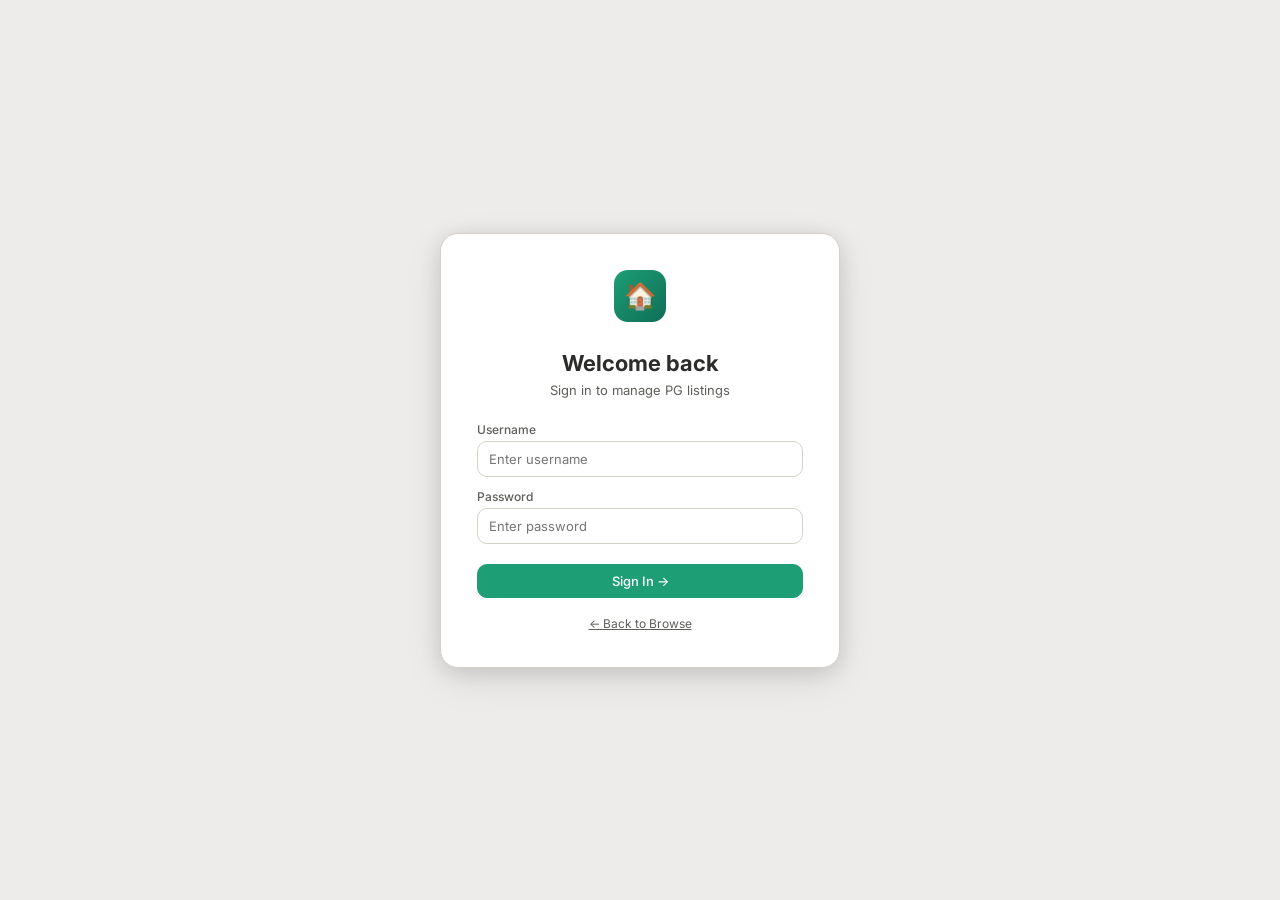
==== commit 14591e61: "Version 3" ====
--- a/manage.html
+++ b/manage.html
@@ -234,11 +234,7 @@
     </div>
     <button class="btn btn-green" style="width:100%;justify-content:center" onclick="doLogin()">Sign In →</button>
     <div style="margin-top:16px;text-align:center"><a href="view.html" style="font-size:12px;color:var(--gray-6)">← Back to Browse</a></div>
-    <div style="margin-top:20px;background:var(--gray-1);border-radius:10px;padding:12px;font-size:11px;color:var(--gray-6)">
-      <strong>Demo credentials</strong><br>
-      Admin: <code>admin</code> / <code>Admin@123</code><br>
-      User: <code>ravi</code> / <code>Ravi@123</code>
-    </div>
+    
   </div>
 </div>
 
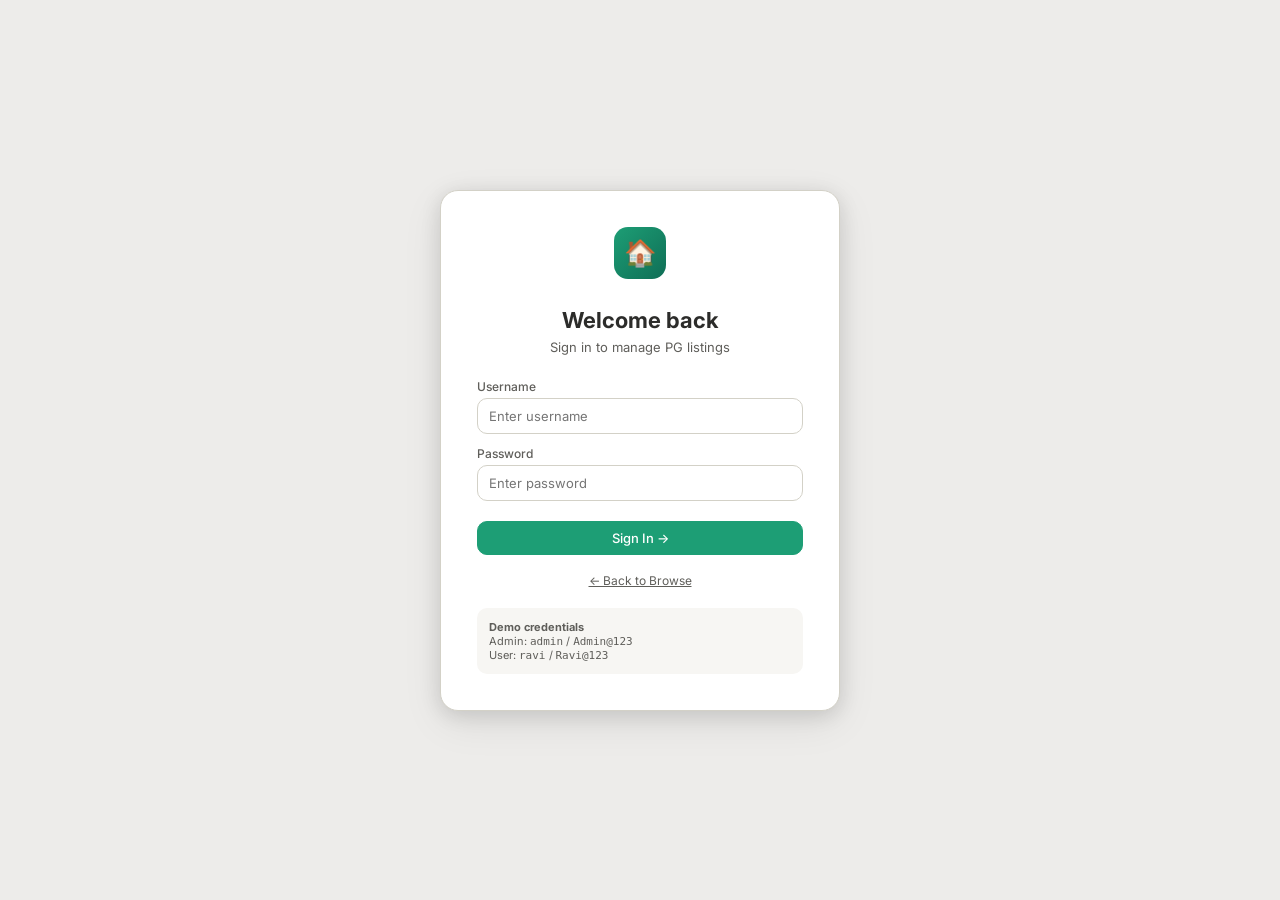
==== commit 9dfd1f12: "Version 7" ====
--- a/manage.html
+++ b/manage.html
@@ -234,7 +234,11 @@
     </div>
     <button class="btn btn-green" style="width:100%;justify-content:center" onclick="doLogin()">Sign In →</button>
     <div style="margin-top:16px;text-align:center"><a href="view.html" style="font-size:12px;color:var(--gray-6)">← Back to Browse</a></div>
-    
+    <div style="margin-top:20px;background:var(--gray-1);border-radius:10px;padding:12px;font-size:11px;color:var(--gray-6)">
+      <strong>Demo credentials</strong><br>
+      Admin: <code>admin</code> / <code>Admin@123</code><br>
+      User: <code>ravi</code> / <code>Ravi@123</code>
+    </div>
   </div>
 </div>
 
@@ -534,10 +538,11 @@
 
 // ── Config (JSONBin + Cloudinary) ────────────────────────────
 const DEFAULT_CFG = {
-  jbinKey: '$2a$10$8VWjD9BKIpb0Vw467iv/a.SatIaeIBM2EHyZlQlv7PZ97nOTF09O',
-  binId:   '6a2104f1da38895dfe848537',
-  cldName: 'dfip7floe',
-  preset:  'ttutjao0'
+  jbinKey:    '$2a$10$8VWjD9BKIpb0Vw467iv/a.SatIaeIBM2EHyZlQlv7PZ97nOTF09O',
+  binId:      '6a2104f1da38895dfe848537',
+  usersBinId: '6a2207b1da38895dfe895812',
+  cldName:    'dfip7floe',
+  preset:     'ttutjao0'
 };
 function getCfg() {
   try {
@@ -547,15 +552,62 @@
 }
 function saveCfg(c) { localStorage.setItem(CFG_KEY, JSON.stringify(Object.assign({}, DEFAULT_CFG, c))); }
 
-// ── User management ──────────────────────────────────────────
-function getUsers()     { try{return JSON.parse(localStorage.getItem(USERS_KEY)||'[]')}catch(e){return[]} }
-function saveUsers(u)   { localStorage.setItem(USERS_KEY, JSON.stringify(u)) }
-
-function loginUser(username, password) {
-  const users = getUsers();
-  const user  = users.find(u => u.username === username && u.password === btoa(password) && u.active);
+// ── User management (cloud-synced) ───────────────────────────
+const DEFAULT_USERS = [
+  { id:'admin1', username:'admin', password:btoa('Admin@123'), isAdmin:true,  active:true, created:'2025-01-01' },
+  { id:'u1',     username:'ravi',  password:btoa('Ravi@123'),  isAdmin:false, active:true, created:'2025-01-01' },
+  { id:'u2',     username:'meena', password:btoa('Meena@123'), isAdmin:false, active:true, created:'2025-01-01' },
+];
+
+function getUsers() {
+  try { return JSON.parse(localStorage.getItem(USERS_KEY)||'null') || DEFAULT_USERS; }
+  catch(e) { return DEFAULT_USERS; }
+}
+function saveUsers(u) {
+  localStorage.setItem(USERS_KEY, JSON.stringify(u));
+  syncUsers(u);
+}
+
+async function syncUsers(users) {
+  const cfg = getCfg();
+  if (!cfg.jbinKey || !cfg.usersBinId) return;
+  try {
+    await fetch(`https://api.jsonbin.io/v3/b/${cfg.usersBinId}`, {
+      method:'PUT',
+      headers:{'Content-Type':'application/json','X-Master-Key':cfg.jbinKey},
+      body:JSON.stringify({users})
+    });
+  } catch(e) {}
+}
+
+async function loadUsersFromCloud() {
+  const cfg = getCfg();
+  if (!cfg.jbinKey || !cfg.usersBinId) return null;
+  try {
+    const r = await fetch(`https://api.jsonbin.io/v3/b/${cfg.usersBinId}/latest`,
+      {headers:{'X-Master-Key':cfg.jbinKey}});
+    if (!r.ok) return null;
+    const d = await r.json();
+    const users = d.record?.users;
+    // Only trust cloud if it has data — never overwrite with defaults
+    if (users && users.length) {
+      localStorage.setItem(USERS_KEY, JSON.stringify(users));
+      return users;
+    }
+    // Bin is genuinely empty — push current local/default users to initialise it ONCE
+    const toSeed = getUsers();
+    await syncUsers(toSeed);
+    return toSeed;
+  } catch(e) { return null; }
+}
+
+async function loginUser(username, password) {
+  // Always fetch latest users from cloud first
+  const cloudUsers = await loadUsersFromCloud();
+  const users = cloudUsers || getUsers();
+  const user = users.find(u => u.username === username && u.password === btoa(password) && u.active);
   if (!user) return null;
-  const sess  = { userId:user.id, username:user.username, isAdmin:user.isAdmin, ts:Date.now() };
+  const sess = { userId:user.id, username:user.username, isAdmin:user.isAdmin, ts:Date.now() };
   sessionStorage.setItem(SESS_KEY, JSON.stringify(sess));
   return sess;
 }
@@ -732,10 +784,11 @@
 let pendingDeleteId = null;
 
 // ── Login ──────────────────────────────────────────────────────
-function doLogin() {
+async function doLogin() {
   const u = document.getElementById('l-user').value.trim();
   const p = document.getElementById('l-pass').value;
-  const s = loginUser(u, p);
+  document.getElementById('login-err').style.display='none';
+  const s = await loginUser(u, p);
   if (!s) { document.getElementById('login-err').style.display='block'; return; }
   sess = s;
   document.getElementById('login-screen').style.display = 'none';
@@ -1442,9 +1495,18 @@
 }
 
 // ── Auto-check session ────────────────────────────────────────
-(function() {
+(async function() {
   const s = getSession();
   if (s) {
+    // Re-validate session user still exists in cloud
+    const cloudUsers = await loadUsersFromCloud();
+    const users = cloudUsers || getUsers();
+    const user = users.find(u => u.id === s.userId && u.active);
+    if (!user) { sessionStorage.removeItem('pgf_sess'); return; }
+    // Update session with latest isAdmin in case it changed
+    s.username = user.username;
+    s.isAdmin  = user.isAdmin;
+    sessionStorage.setItem('pgf_sess', JSON.stringify(s));
     sess = s;
     document.getElementById('login-screen').style.display = 'none';
     document.getElementById('main-app').style.display = 'block';
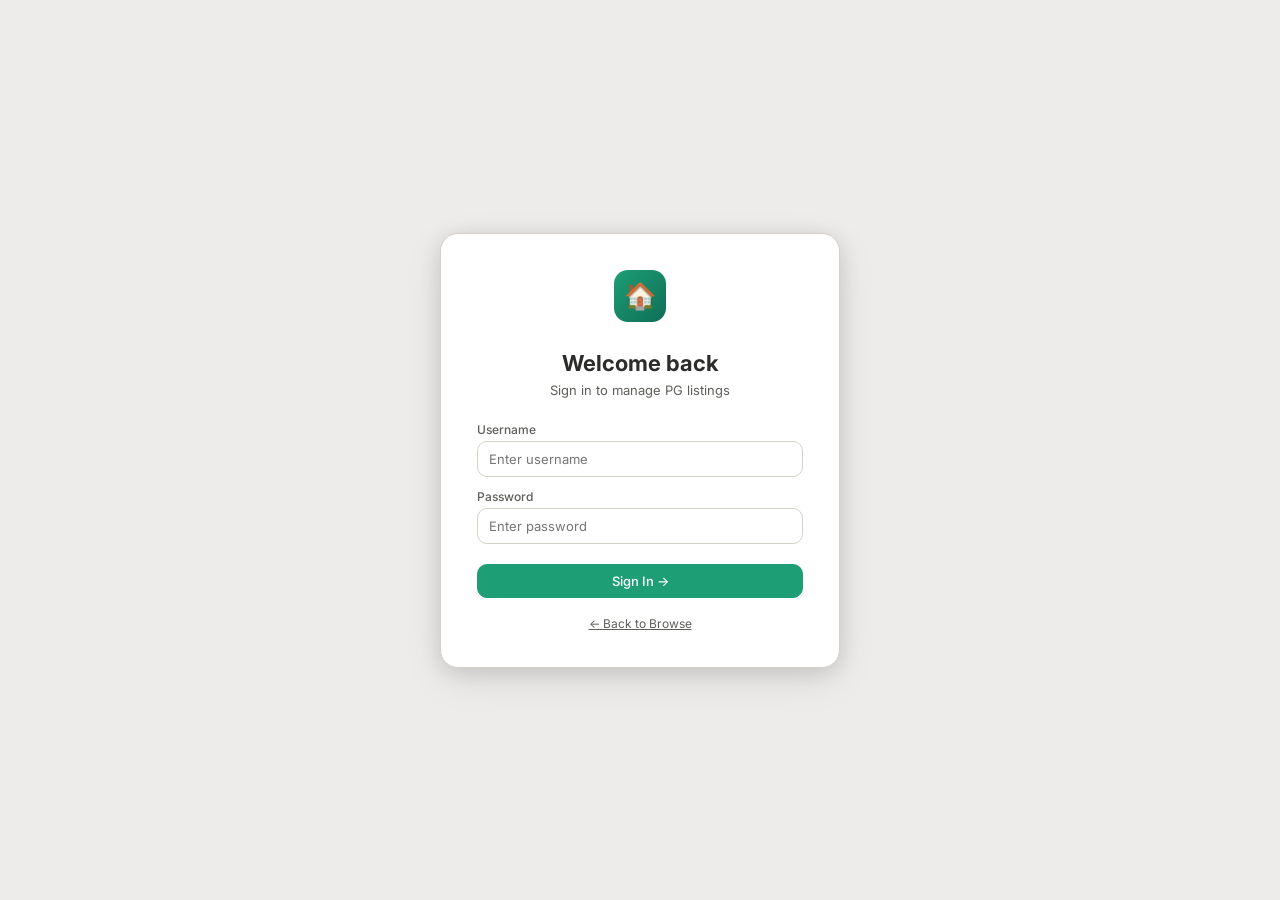
==== commit 67cd2dde: "Version 7" ====
--- a/manage.html
+++ b/manage.html
@@ -234,11 +234,7 @@
     </div>
     <button class="btn btn-green" style="width:100%;justify-content:center" onclick="doLogin()">Sign In →</button>
     <div style="margin-top:16px;text-align:center"><a href="view.html" style="font-size:12px;color:var(--gray-6)">← Back to Browse</a></div>
-    <div style="margin-top:20px;background:var(--gray-1);border-radius:10px;padding:12px;font-size:11px;color:var(--gray-6)">
-      <strong>Demo credentials</strong><br>
-      Admin: <code>admin</code> / <code>Admin@123</code><br>
-      User: <code>ravi</code> / <code>Ravi@123</code>
-    </div>
+    
   </div>
 </div>
 
